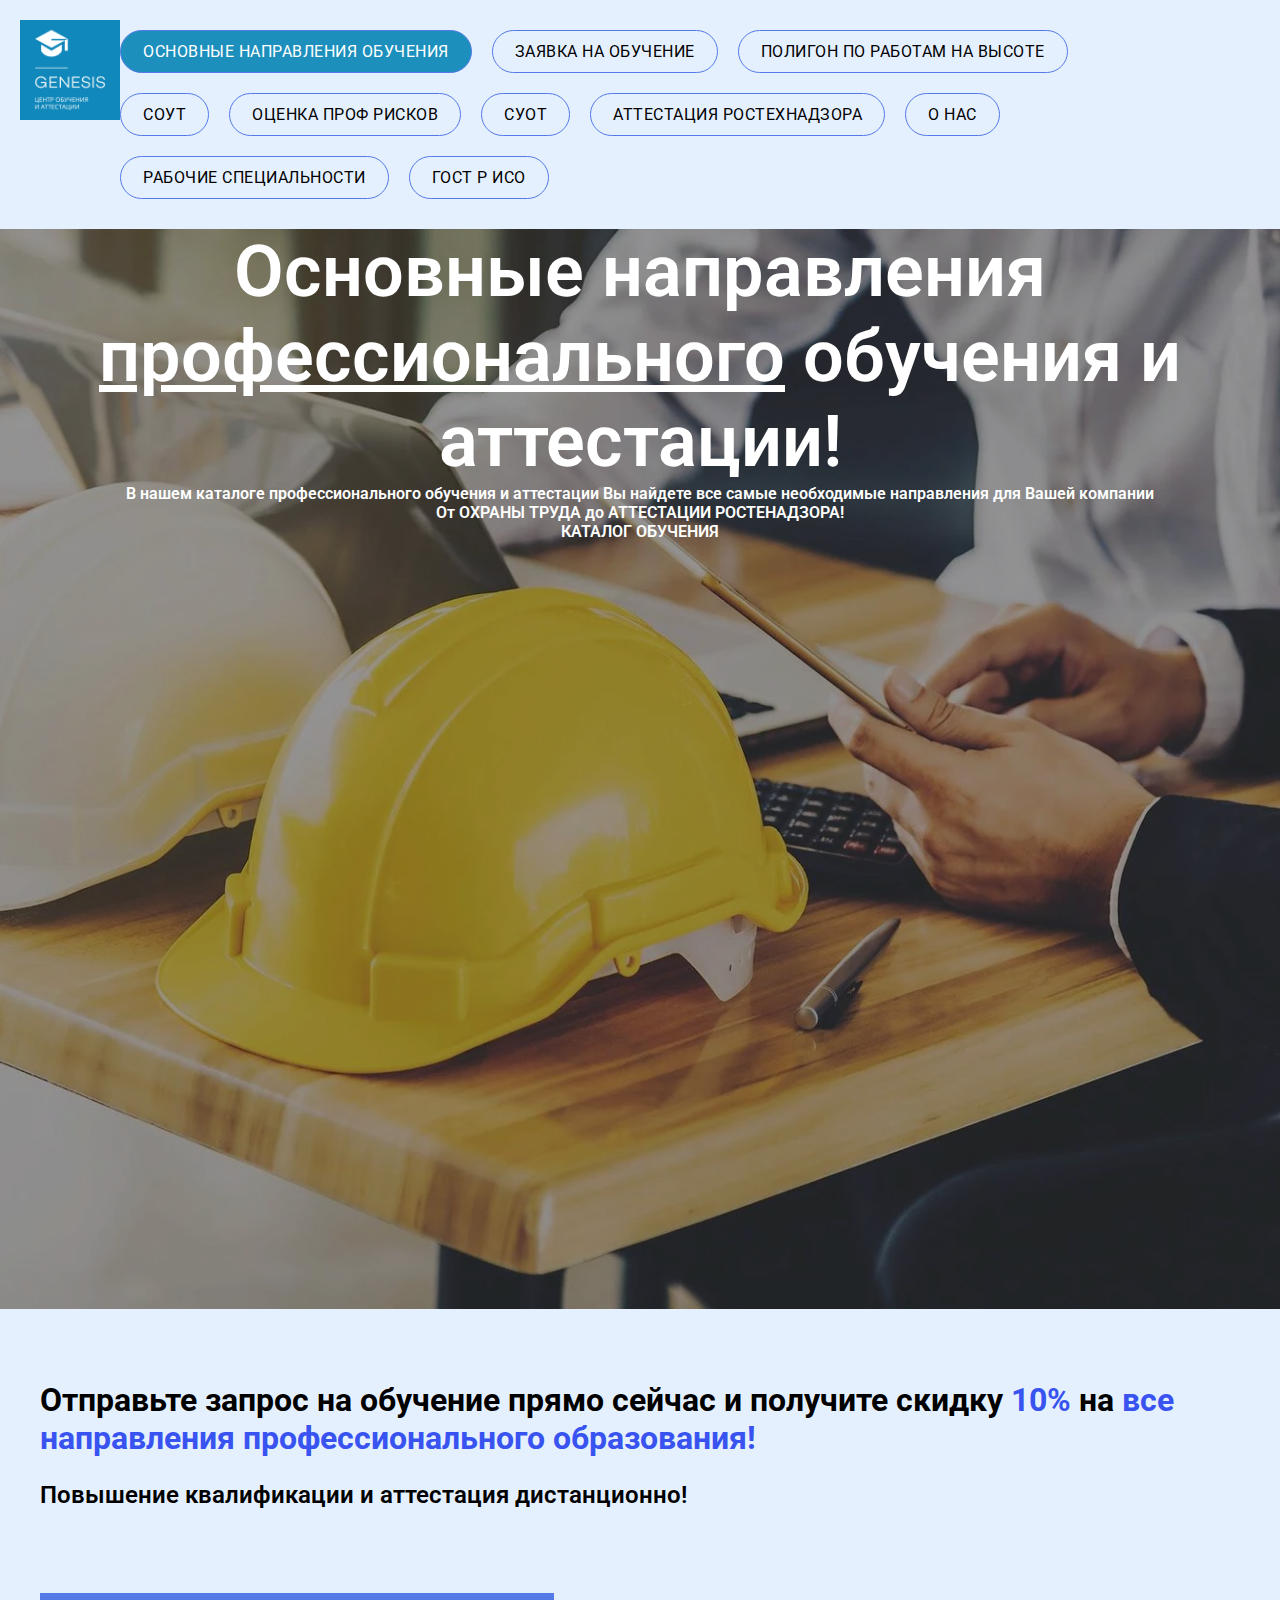
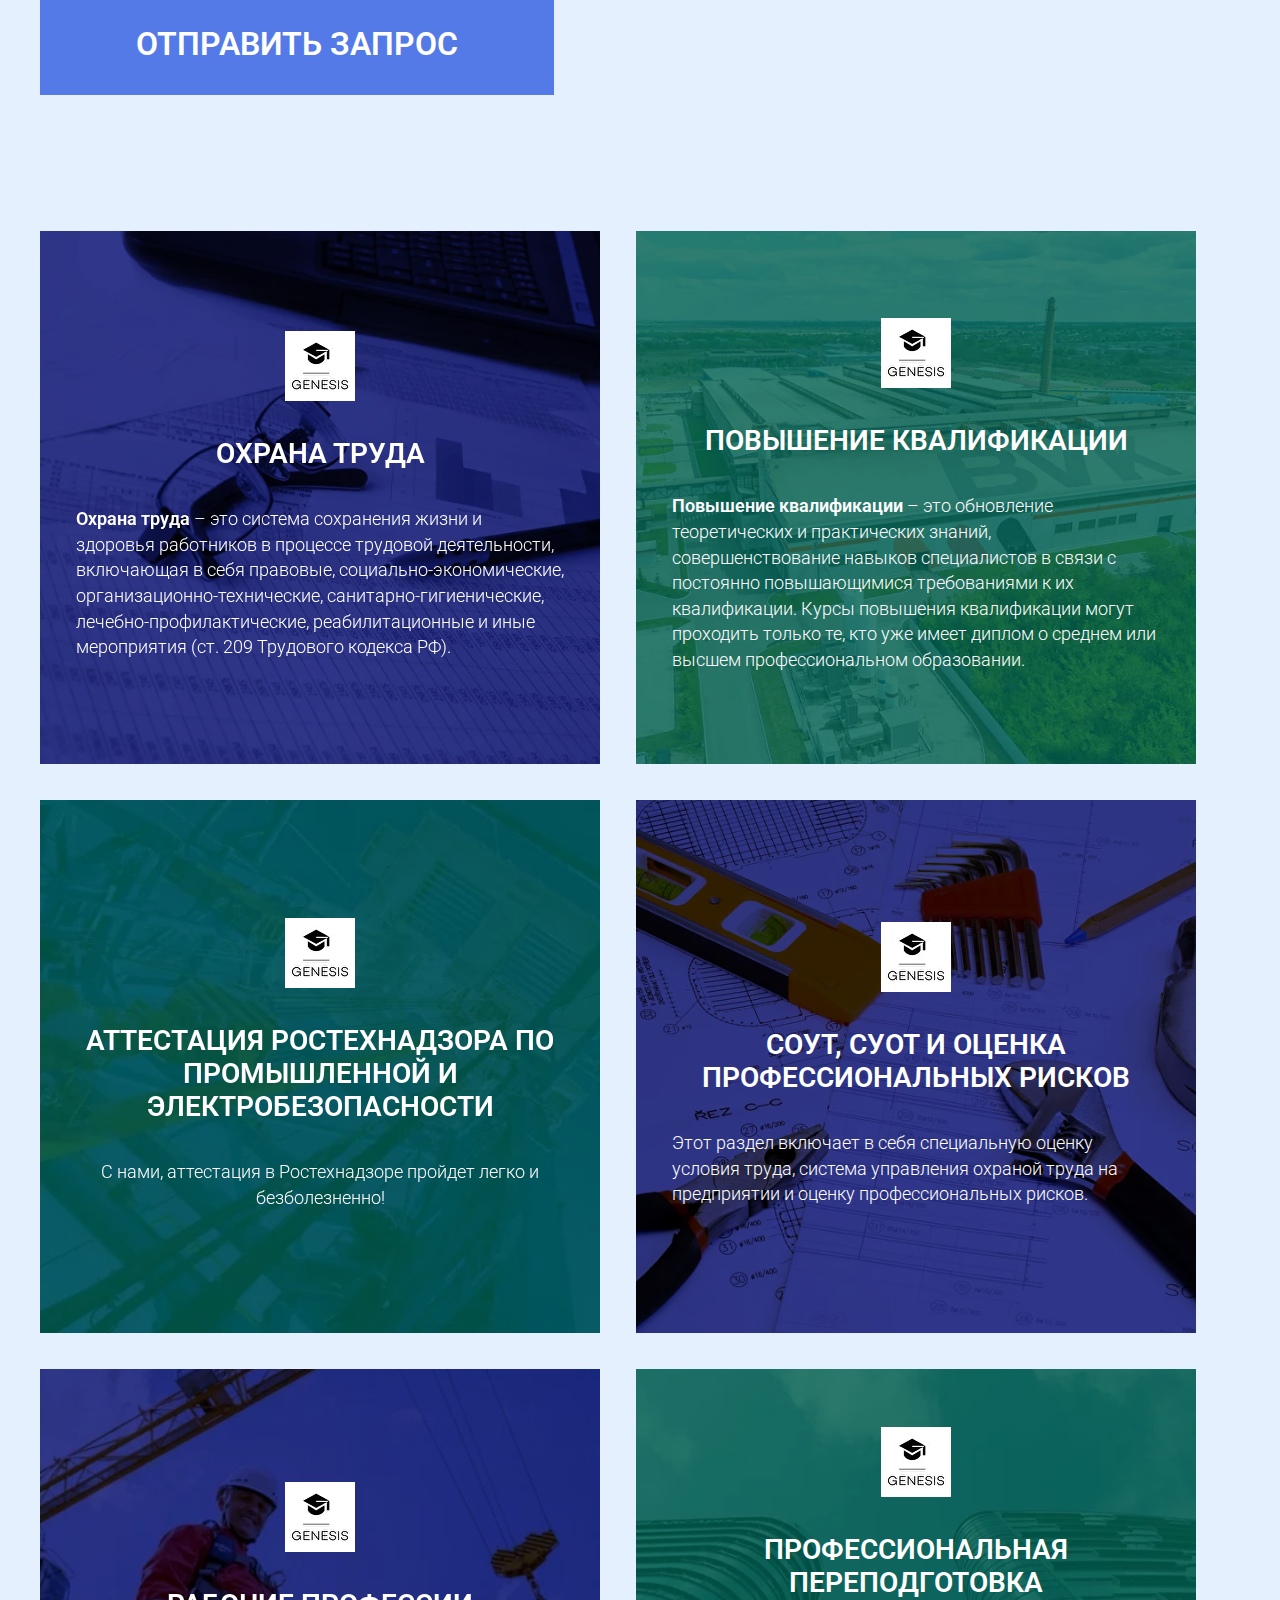
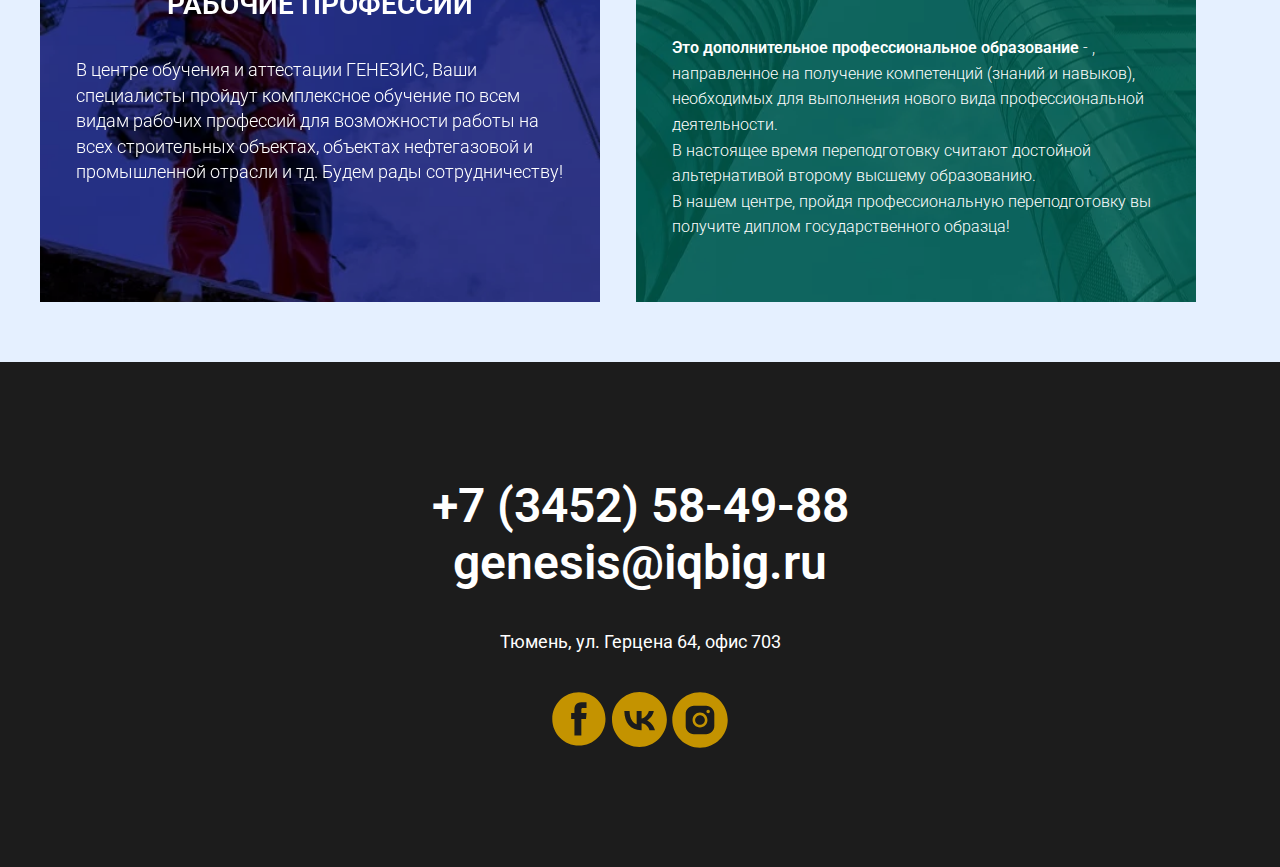
==== katalog.html @ 64c33b2f "pages" ====
<!DOCTYPE html>
<html lang="en">

<head>
    <meta charset="UTF-8">
    <meta http-equiv="X-UA-Compatible" content="IE=edge">
    <meta name="viewport" content="width=device-width, initial-scale=1.0">
    <title>Основные направления профессионального обучения в ГЕНЕЗИС</title>
    <link href="https://fonts.googleapis.com/css2?family=Roboto:wght@300;400;500;700&subset=latin,cyrillic"
        rel="stylesheet">
    <link rel="stylesheet" href="./static/scss/style.css">
</head>

<body>

    <div class="logo fixed">
        <a href="/"><img src="./static/img/index/logo.png" imgfield="img"></a>
    </div>

    <header class="header">
        <div class="nav-items-wrapper">
            <div class="nav-item current"><a href="./katalog.html">Основные направления обучения</a></div>
            <div class="nav-item"><a href="">Заявка на обучение</a></div>
            <div class="nav-item"><a href="./polygon.html">Полигон по работам на высоте</a></div>
            <div class="nav-item"><a href="./sout.html">СОУТ</a></div>
            <div class="nav-item"><a href="./profrisks.html">Оценка проф рисков</a></div>
            <div class="nav-item"><a href="./sout.html">СУОТ</a></div>
            <div class="nav-item"><a href="./certification.html">Аттестация Ростехнадзора</a></div>
            <div class="nav-item"><a href="./contacts.html">О нас</a></div>
            <div class="nav-item"><a href="./doku.html">Рабочие специальности</a></div>
            <div class="nav-item"><a href="./gostriso.html">ГОСТ Р ИСО</a></div>
        </div>
    </header>

    <div class="cover katalog white bold">
        <div class="container">
            <div class="flex-center text-center">
                <div class="font72">
                    Основные направления
                    <u>профессионального</u>
                    обучения и аттестации!
                </div>
                <div>В нашем каталоге профессионального обучения и аттестации Вы найдете все самые необходимые направления для Вашей компании</div>
                <div>От ОХРАНЫ ТРУДА до АТТЕСТАЦИИ РОСТЕНАДЗОРА!</div>
                <a href=""><div class="katalog-btn uppercase">Каталог обучения</div></a>
            </div>
        </div>
    </div>

    <div class="section container">
        <h2 class="font32">Отправьте запрос на обучение прямо сейчас и получите скидку <span class="colored">10%</span>
            на <span class="colored">все направления профессионального образования!</span></h2>
        <p class="bold font24">Повышение квалификации и аттестация дистанционно!</p>
        <a href="">
            <div class="button-huge uppercase font32 bold">Отправить запрос</div>
        </a>
    </div>

    <div class="cards container">
        <div class="animated-card">
            <a href="">
                <div class="bg-img card-img-1"></div>
                <div class="overlay"></div>
                <div class="text-wrapper">
                    <img src="./static/img/index/mini-logo.png" alt="">
                    <div class="text-center bold uppercase font28">Охрана труда</div>
                    <div class="description font18"><span class="bold">Охрана труда</span> – это система сохранения
                        жизни и здоровья работников в процессе трудовой деятельности, включающая в себя правовые,
                        социально-экономические, организационно-технические, санитарно-гигиенические,
                        лечебно-профилактические, реабилитационные и иные мероприятия (ст. 209 Трудового кодекса РФ).
                    </div>
                    <div class="button-wrapper">
                        <div class="button bold uppercase font14">Подробнее</div>
                    </div>
                </div>
            </a>
        </div>
        <div class="animated-card">
            <a href="">
                <div class="bg-img card-img-2"></div>
                <div class="overlay"></div>
                <div class="text-wrapper">
                    <img src="./static/img/index/mini-logo.png" alt="">
                    <div class="text-center bold uppercase font28">Повышение квалификации</div>
                    <div class="description font18"><span class="bold">Повышение квалификации</span> – это обновление
                        теоретических и практических знаний, совершенствование навыков специалистов в связи с постоянно
                        повышающимися требованиями к их квалификации. Курсы повышения квалификации могут проходить
                        только те, кто уже имеет диплом о среднем или высшем профессиональном образовании.
                    </div>
                    <div class="button-wrapper">
                        <div class="button bold uppercase font14">Подробнее</div>
                    </div>
                </div>
            </a>
        </div>
        <div class="animated-card">
            <a href="">
                <div class="bg-img card-img-3"></div>
                <div class="overlay"></div>
                <div class="text-wrapper">
                    <img src="./static/img/index/mini-logo.png" alt="">
                    <div class="text-center bold uppercase font28">Аттестация ростехнадзора по промышленной и
                        электробезопасности</div>
                    <div class="text-center description font18">С нами, аттестация в Ростехнадзоре пройдет легко и
                        безболезненно!
                    </div>
                    <div class="button-wrapper">
                        <div class="button bold uppercase font14">Подробнее</div>
                    </div>
                </div>
            </a>
        </div>
        <div class="animated-card">
            <a href="">
                <div class="bg-img card-img-4"></div>
                <div class="overlay"></div>
                <div class="text-wrapper">
                    <img src="./static/img/index/mini-logo.png" alt="">
                    <div class="text-center bold uppercase font28">СОУТ, СУОТ и оценка профессиональных рисков</div>
                    <div class="description font18">Этот раздел включает в себя специальную оценку условия труда,
                        система управления охраной труда на предприятии и оценку профессиональных рисков.
                    </div>
                    <div class="button-wrapper">
                        <div class="button bold uppercase font14">Подробнее</div>
                    </div>
                </div>
            </a>
        </div>
        <div class="animated-card">
            <a href="">
                <div class="bg-img card-img-5"></div>
                <div class="overlay"></div>
                <div class="text-wrapper">
                    <img src="./static/img/index/mini-logo.png" alt="">
                    <div class="text-center bold uppercase font28">Рабочие профессии</div>
                    <div class="description font18">В центре обучения и аттестации ГЕНЕЗИС, Ваши специалисты пройдут
                        комплексное обучение по всем видам рабочих профессий
                        для возможности работы на всех строительных объектах, объектах нефтегазовой и промышленной
                        отрасли и тд. Будем рады
                        сотрудничеству!
                    </div>
                    <div class="button-wrapper">
                        <div class="button bold uppercase font14">Подробнее</div>
                    </div>
                </div>
            </a>
        </div>
        <div class="animated-card">
            <a href="">
                <div class="bg-img card-img-6"></div>
                <div class="overlay"></div>
                <div class="text-wrapper">
                    <img src="./static/img/index/mini-logo.png" alt="">
                    <div class="text-center bold uppercase font28">Профессиональная переподготовка</div>
                    <div class="description font16"><span class="bold">Это дополнительное профессиональное
                            образование</span> - , направленное на получение компетенций (знаний и навыков), необходимых
                        для выполнения нового вида профессиональной деятельности. <br>
                        В настоящее время переподготовку считают достойной альтернативой второму высшему образованию.
                        <br>
                        В нашем центре, пройдя профессиональную переподготовку вы получите диплом государственного
                        образца!
                    </div>
                    <div class="button-wrapper">
                        <div class="button bold uppercase font14">Подробнее</div>
                    </div>
                </div>
            </a>
        </div>
    </div>

    <footer class="footer">
        <div class="contacts bold font48">
            +7 (3452) 58-49-88 <br>
            genesis@iqbig.ru
        </div>
        <div class="address font18">Тюмень, ул. Герцена 64, офис 703</div>
        <div class="social-links">
            <a href="https://www.facebook.com/iqbig"><img src="./static/img/index/facebook.svg" alt="Facebook"></a>
            <a href="https://vk.com/iqbig"><img src="./static/img/index/vk.svg" alt="VK"></a>
            <a href="https://www.instagram.com/iqbig/"><img src="./static/img/index/instagram.svg" alt="Instagram"></a>
        </div>
    </footer>
</body>

</html>
---- static/scss/style.css ----
* {
  box-sizing: border-box;
}

body {
  font-family: "Roboto", Arial, sans-serif;
  margin: 0;
  background-color: #e5f0ff;
}

a {
  text-decoration: none;
  color: inherit;
}
a:link, a:visited, a:hover, a:active {
  color: inherit;
}

h1,
h2,
h3,
h4,
h5,
ul {
  margin: 0;
}

ul {
  padding-left: 20px;
}

.fixed {
  position: fixed;
}
.fixed.logo, .fixed:has(img) {
  top: 20px;
  left: 20px;
}

.white {
  color: white;
}

.colored {
  color: #3853f0;
}

.bold {
  font-weight: 600;
}

.uppercase {
  text-transform: uppercase;
}

.text-center {
  text-align: center;
}

.container {
  max-width: 1200px;
  margin: 0 auto;
}

.section {
  margin-top: 72px;
  margin-bottom: 72px;
}

.border {
  border: 1px solid black;
}

.font14 {
  font-size: 14px;
}

.font16 {
  font-size: 16px;
}

.font18 {
  font-size: 18px;
}

.font20 {
  font-size: 20px;
}

.font24 {
  font-size: 24px;
}

.font28 {
  font-size: 28px;
}

.font32 {
  font-size: 32px;
}

.font42 {
  font-size: 42px;
}

.font48 {
  font-size: 48px;
}

.font72 {
  font-size: 72px;
}

.description {
  line-height: 1.6rem;
  font-weight: 300;
}

.logo img {
  width: 100px;
  height: 100px;
  z-index: 10;
}

.header {
  padding: 20px 0;
}

.nav-items-wrapper {
  max-width: 1060px;
  margin: 0 auto;
  display: flex;
  flex-wrap: wrap;
}
.nav-items-wrapper .nav-item {
  margin: 10px;
  border: 1px solid #537ae6;
  border-radius: 30px;
  text-transform: uppercase;
  letter-spacing: 0.5px;
  font-size: 16px;
  transition-duration: 0.2s;
}
.nav-items-wrapper .nav-item a {
  display: block;
  padding: 11px 22px;
  overflow: hidden;
}
.nav-items-wrapper .nav-item:hover, .nav-items-wrapper .nav-item.current {
  background-color: #1d8fbd;
  color: #ffffff;
}

.cover {
  height: 1080px;
  background-repeat: no-repeat;
  background-position: center center;
  background-size: cover;
  position: relative;
  z-index: -1;
}
.cover:before {
  content: "";
  position: absolute;
  width: 100%;
  height: 100%;
}
.cover::before {
  background-color: rgba(0, 0, 0, 0.4);
  z-index: inherit;
}
.cover.index {
  background-image: url("../img/index/hero.jpg");
}
.cover.katalog {
  background-image: url("../img/katalog/hero.jpg");
}
.cover .wrapper {
  padding-top: 36px;
  max-width: 520px;
}
.cover .wrapper h2,
.cover .wrapper div {
  padding: 10px 16px;
}
.cover ul {
  padding: 10px 16px;
}
.cover h2 {
  font-size: 20px;
  margin-bottom: 0.4rem;
}

.blue-box {
  background-color: rgba(3, 167, 233, 0.8);
  font-size: 36px;
  font-weight: 700;
  margin-bottom: 1rem;
}
.blue-box p {
  margin: 0;
}
.blue-box span {
  color: #eda6ba;
  text-decoration: underline;
  font-size: 28px;
}

.white-box {
  display: inline-block;
  font-size: 16px;
  line-height: 1.6rem;
  font-weight: 700;
  background-color: rgba(255, 255, 255, 0.8);
}

.directions-list {
  font-size: 18px;
  line-height: 40px;
  margin: 20px 0;
}

.cards {
  display: flex;
  flex-wrap: wrap;
  gap: 36px;
}

.animated-card {
  position: relative;
  color: white;
  height: 533px;
  width: 560px;
  overflow: hidden;
}
.animated-card .bg-img {
  position: absolute;
  top: 0;
  right: 0;
  bottom: 0;
  left: 0;
  background-position: center center;
  background-repeat: no-repeat;
  background-size: cover;
  transition-duration: 250ms;
  transform: scale(1);
  z-index: -1;
}
.animated-card .overlay {
  position: absolute;
  top: 0;
  right: 0;
  bottom: 0;
  left: 0;
  height: 100%;
  background-color: rgba(0, 0, 0, 0.4);
  transition-duration: 250ms;
}
.animated-card .text-wrapper {
  box-sizing: border-box;
  display: flex;
  flex-direction: column;
  justify-content: center;
  align-items: center;
  gap: 36px;
  height: 100%;
  padding: 36px;
  transform: translate(0, 40px);
  transition-duration: 250ms;
}
.animated-card .button-wrapper {
  opacity: 0;
  transform: translate(0, -80px);
  transition-property: transform, opacity;
  transition-duration: 250ms;
}
.animated-card .button {
  box-sizing: border-box;
  color: black;
  background-color: #c7c7c7;
  border-radius: 30px;
  padding: 1rem 2rem;
}

.animated-card:hover .overlay {
  opacity: 0.8;
}
.animated-card:hover .bg-img {
  transform: scale(1.05);
}
.animated-card:hover .text-wrapper {
  transform: translate(0, 0);
}
.animated-card:hover .button-wrapper {
  height: auto;
  opacity: 1;
  transform: translate(0, 0);
}

.card-img-1 {
  background-image: url("../img/index/card-bg-1.png");
}

.card-img-2 {
  background-image: url("../img/index/card-bg-2.png");
}

.card-img-3 {
  background-image: url("../img/index/card-bg-3.png");
}

.card-img-4 {
  background-image: url("../img/index/card-bg-4.png");
}

.card-img-5 {
  background-image: url("../img/index/card-bg-5.png");
}

.card-img-6 {
  background-image: url("../img/index/card-bg-6.png");
}

.button-huge {
  position: relative;
  display: inline-block;
  color: #fff;
  background-color: #537ae6;
  overflow: hidden;
  padding: 1em 3em;
  margin: 60px 0;
  transition-duration: 250ms;
}
.button-huge:before {
  content: "";
  position: absolute;
  width: 100%;
  height: 100%;
}
.button-huge:before {
  background: linear-gradient(90deg, rgba(255, 255, 255, 0.1019607843), rgba(255, 255, 255, 0.4));
  top: 0;
  left: -100px;
  width: 45px;
  height: 100%;
  transform: skewX(-45deg);
  -webkit-animation-name: flash;
          animation-name: flash;
  -webkit-animation-duration: 5000ms;
          animation-duration: 5000ms;
  -webkit-animation-iteration-count: infinite;
          animation-iteration-count: infinite;
}
.button-huge:hover {
  background-color: #12b360;
}

@-webkit-keyframes flash {
  50% {
    left: 1000px;
  }
  100% {
    left: 1000px;
  }
}

@keyframes flash {
  50% {
    left: 1000px;
  }
  100% {
    left: 1000px;
  }
}
.slides {
  box-sizing: border-box;
  position: relative;
  height: 700px;
  color: white;
}
.slides .overlay {
  position: absolute;
  top: 0;
  right: 0;
  bottom: 0;
  left: 0;
  height: 100%;
  background-color: rgba(0, 0, 0, 0.4);
  z-index: -1;
}
.slides .slide {
  position: absolute;
  top: 0;
  bottom: 0;
  width: 100%;
}
.slides .slide .slide__image {
  position: absolute;
  width: 100%;
  height: 100%;
  -o-object-fit: cover;
     object-fit: cover;
  z-index: -1;
}
.slides .slide .slide__text-wrapper {
  display: flex;
  flex-direction: column;
  justify-content: center;
  align-items: center;
  height: 100%;
  max-width: 760px;
  margin: 0 auto;
  text-align: center;
}
.slides .arrow {
  position: absolute;
  top: 50%;
  transform: translateY(-50%);
  background-color: white;
  border: 0;
  border-radius: 30px;
  width: 30px;
  height: 30px;
  cursor: pointer;
}
.slides .arrow svg {
  width: 7px;
  position: relative;
}
.slides .arrow--left {
  left: 20px;
}
.slides .arrow--left svg {
  transform: rotate(180deg);
  left: 5px;
}
.slides .arrow--right {
  right: 20px;
}
.slides .arrow--right svg {
  right: -6px;
}
.slides .bullet-wrapper {
  position: absolute;
  bottom: 15px;
  left: 50%;
  transform: translateX(-50%);
  padding: 15px;
  display: flex;
  justify-content: center;
}
.slides .bullet-wrapper .bullet {
  width: 20px;
  height: 20px;
  border: 4px solid white;
  border-radius: 15px;
  background-color: transparent;
  margin: 0 10px;
  cursor: pointer;
}
.slides .bullet-wrapper .current {
  background-color: white;
}

.carousel {
  display: flex;
  justify-content: space-between;
  padding: 0 40px;
}
.carousel .carousel__card {
  width: 260px;
  background-color: white;
}
.carousel .carousel__card img {
  width: 100%;
  height: 260px;
  -o-object-fit: cover;
     object-fit: cover;
}
.carousel .carousel__card .card__text-wrapper {
  padding: 20px;
}
.carousel .carousel__card .card__button {
  display: inline-block;
  color: white;
  background-color: black;
  border-radius: 5px;
  padding: 15px 30px;
  margin: 20px;
}

.about-hero {
  display: flex;
  justify-content: space-between;
  gap: 80px;
  margin: 0 auto;
}
.about-hero .about {
  margin-bottom: 24px;
}
.about-hero img {
  height: 540px;
  width: 560px;
  -o-object-fit: cover;
     object-fit: cover;
}
.about-hero div, .about-hero img {
  margin: 0 20px;
}

.footer {
  padding-top: 75px;
  padding-bottom: 75px;
  margin-top: 60px;
  background-color: #1c1c1c;
  color: white;
  text-align: center;
}
.footer .social-links img {
  height: 56px;
}
.footer div {
  margin: 40px auto;
}/*# sourceMappingURL=style.css.map */
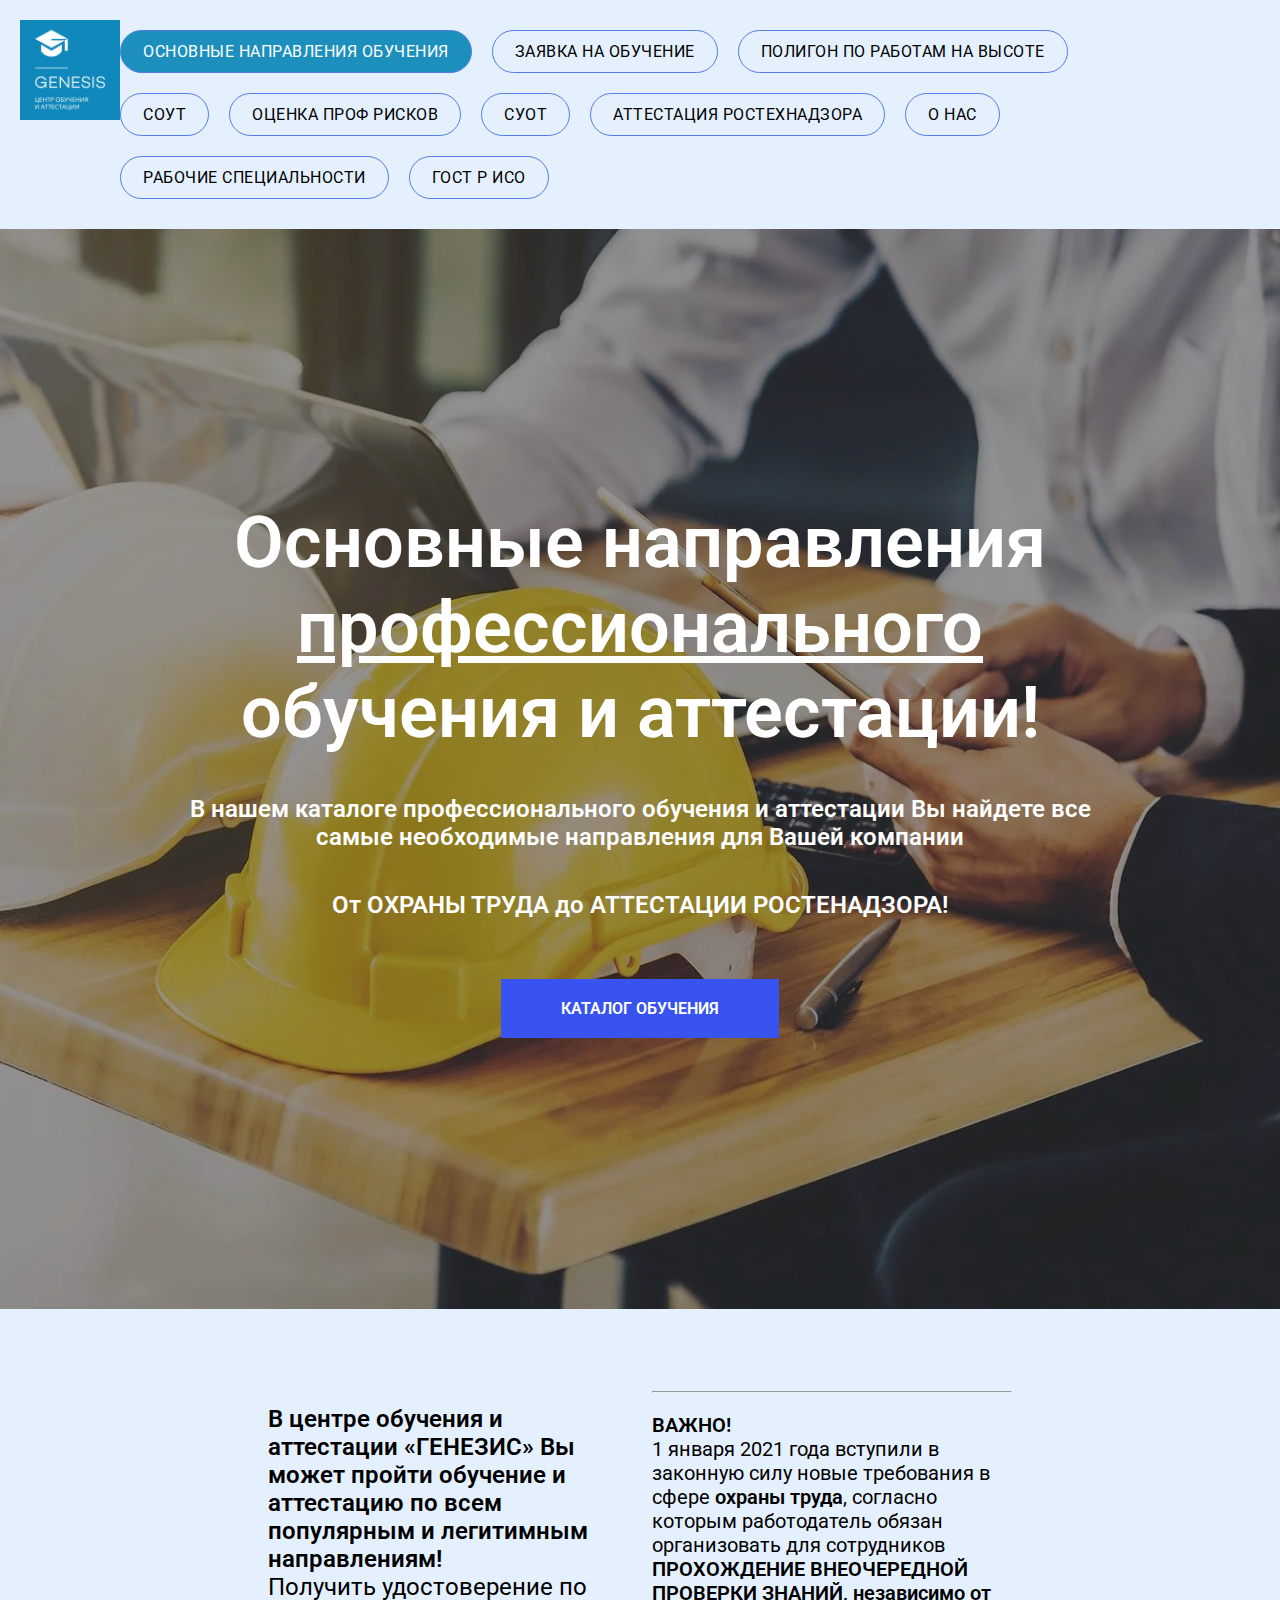
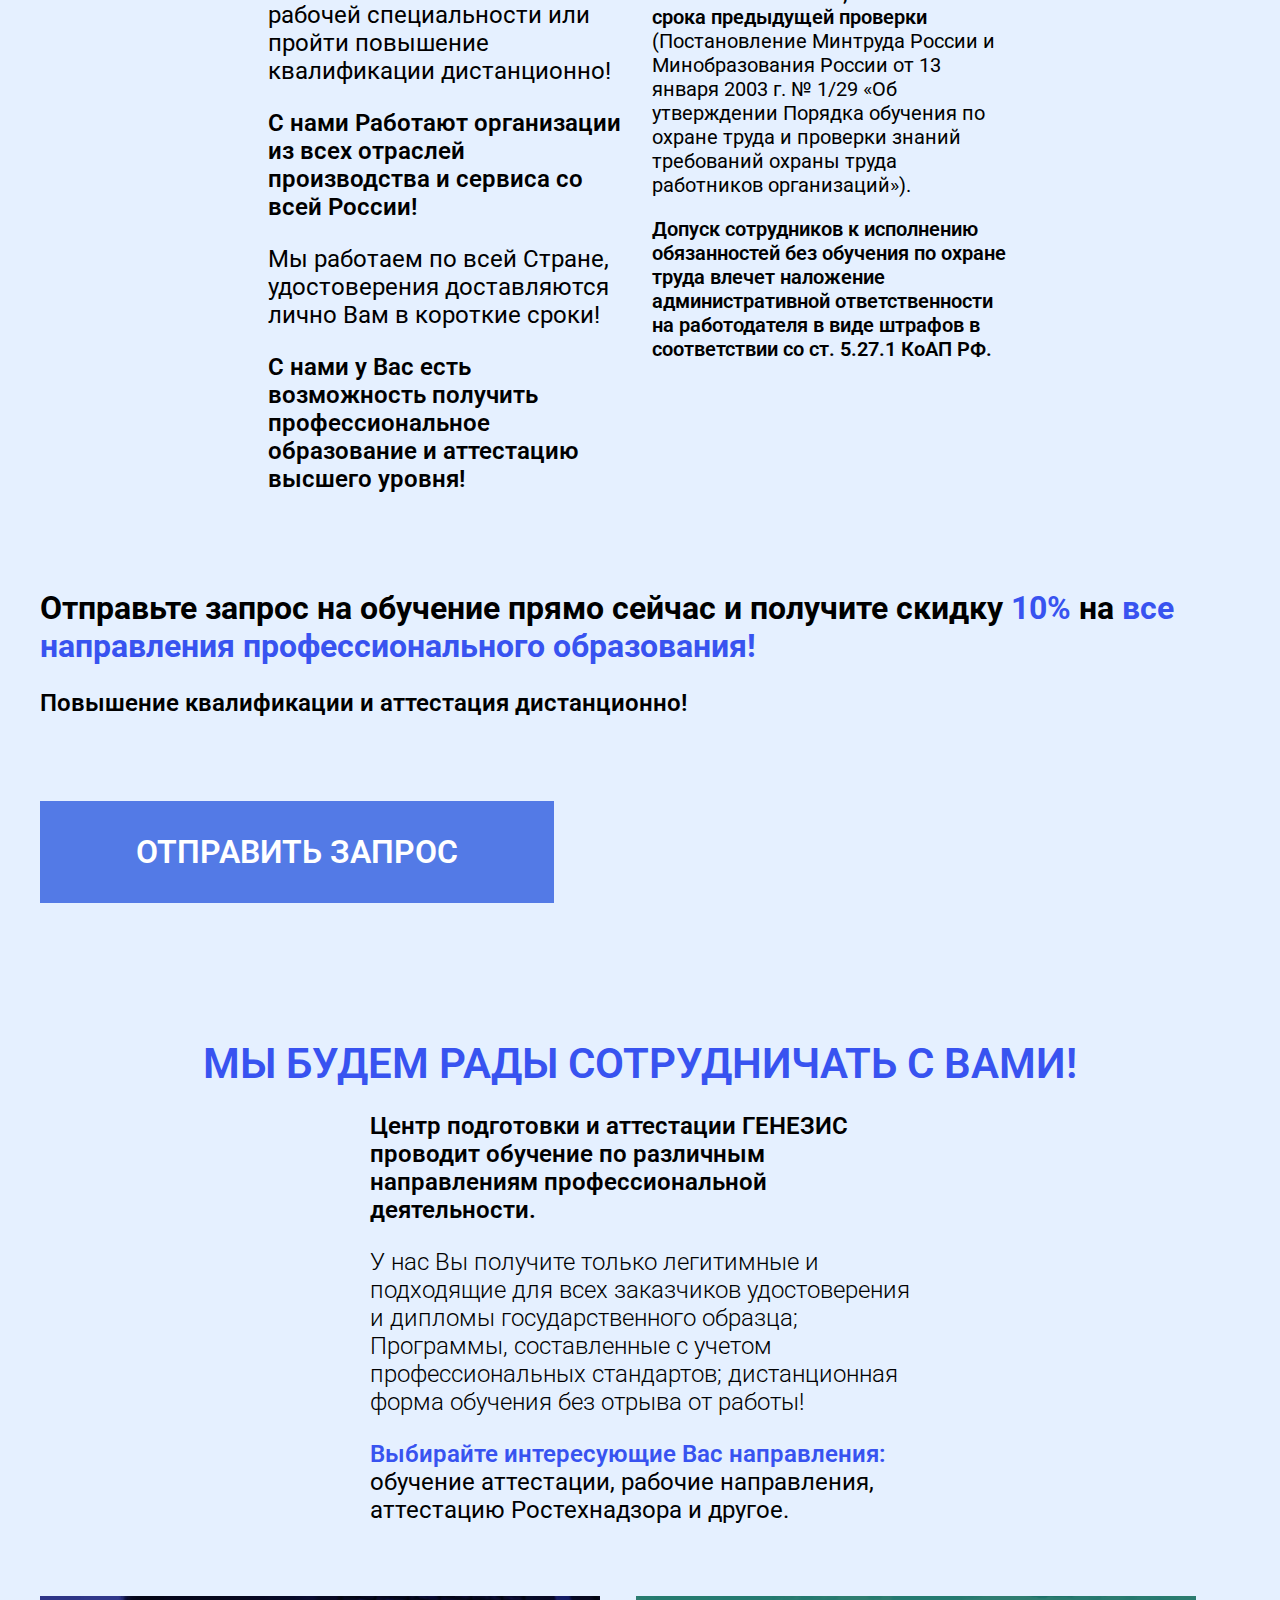
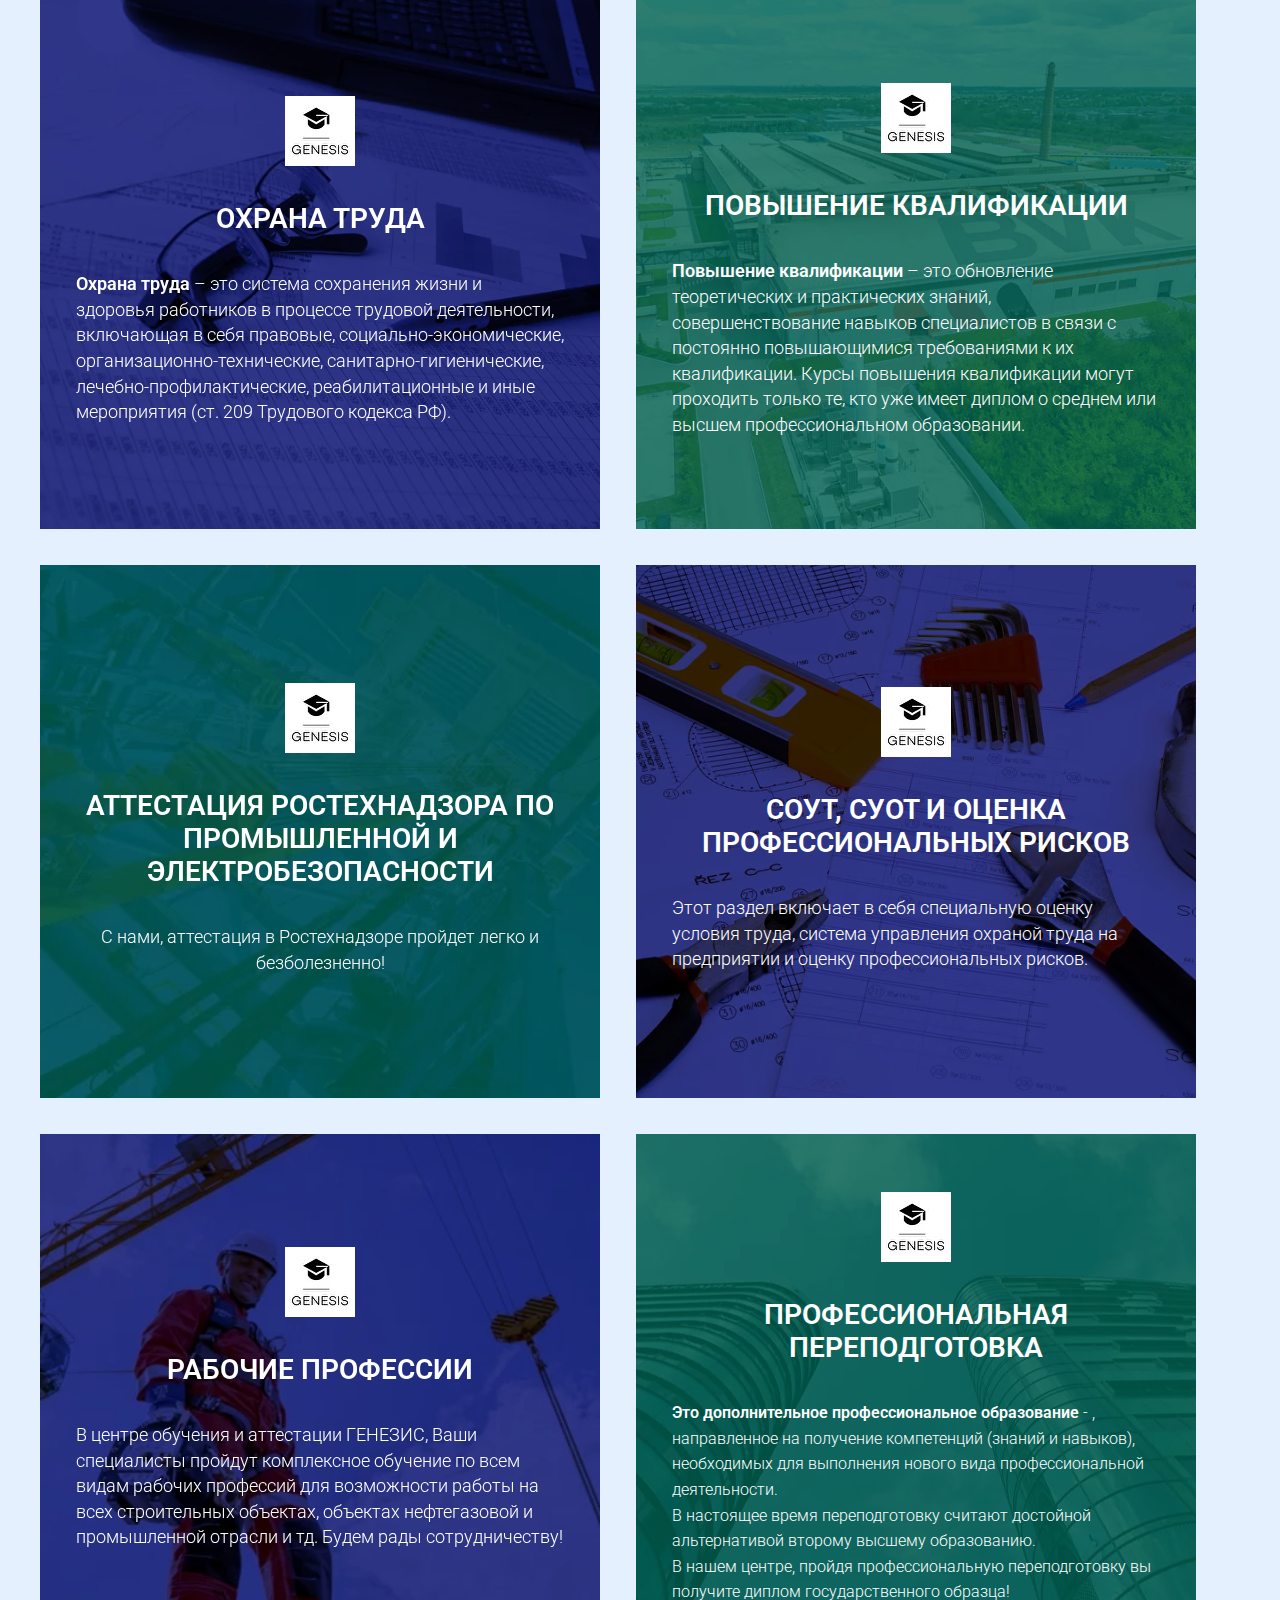
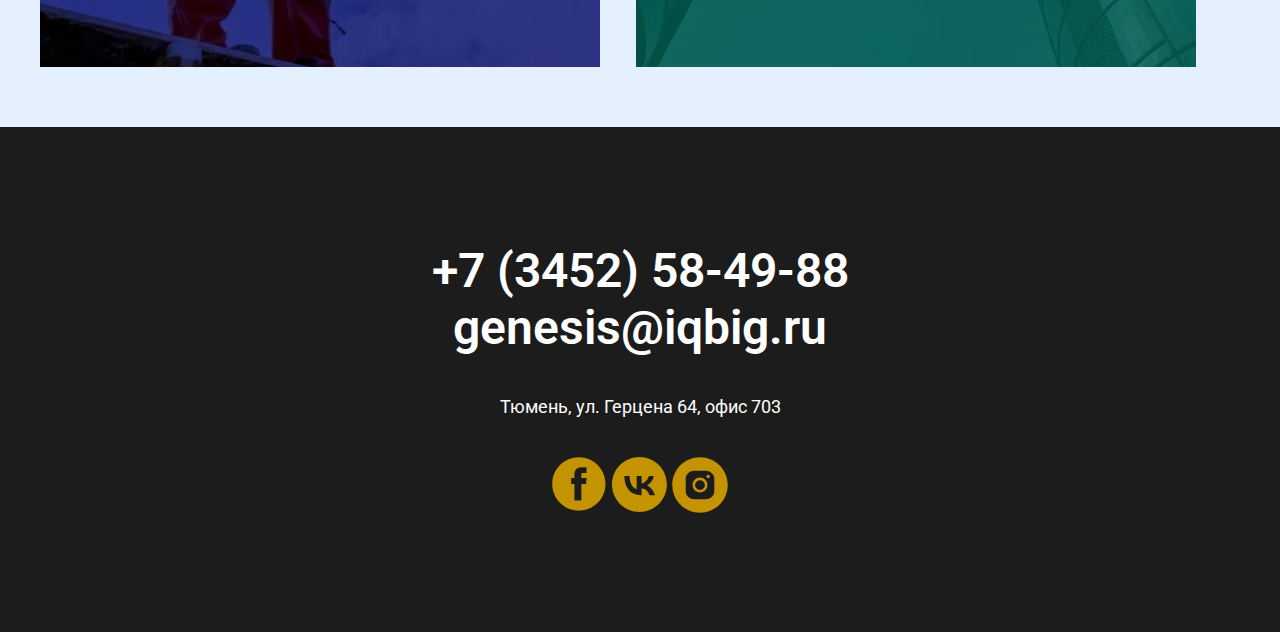
==== commit dc77e46a: "katalog update" ====
--- a/katalog.html
+++ b/katalog.html
@@ -33,17 +33,32 @@
     </header>
 
     <div class="cover katalog white bold">
-        <div class="container">
-            <div class="flex-center text-center">
-                <div class="font72">
-                    Основные направления
-                    <u>профессионального</u>
-                    обучения и аттестации!
-                </div>
-                <div>В нашем каталоге профессионального обучения и аттестации Вы найдете все самые необходимые направления для Вашей компании</div>
-                <div>От ОХРАНЫ ТРУДА до АТТЕСТАЦИИ РОСТЕНАДЗОРА!</div>
-                <a href=""><div class="katalog-btn uppercase">Каталог обучения</div></a>
+        <div class="container flex center column text-center">
+            <div class="font72">
+                Основные направления
+                <u>профессионального</u>
+                обучения и аттестации!
             </div>
+            <div class="font24">В нашем каталоге профессионального обучения и аттестации Вы найдете все самые необходимые направления для Вашей компании</div>
+            <div class="font24">От ОХРАНЫ ТРУДА до АТТЕСТАЦИИ РОСТЕНАДЗОРА!</div>
+            <a href=""><div class="katalog-btn uppercase">Каталог обучения</div></a>
+        </div>
+    </div>
+
+    <div class="section container flex justify-center gap15 wrap">
+        <div class="maxw-360 font24">
+            <p><span class="bold">В центре обучения и аттестации «ГЕНЕЗИС» Вы может пройти обучение и аттестацию по всем популярным и легитимным направлениям!</span><br>
+            Получить удостоверение по рабочей специальности или пройти повышение квалификации дистанционно!</p>
+            <p class="bold">С нами Работают организации из всех отраслей производства и сервиса со всей России!</p>
+            <p>Мы работаем по всей Стране, удостоверения доставляются лично Вам в короткие сроки!</p>
+            <p class="bold">С нами у Вас есть возможность получить профессиональное образование и аттестацию высшего уровня!</p>
+        </div>
+
+        <div class="maxw-360 font20">
+            <hr>
+            <p><span class="bold">ВАЖНО!</span> <br>
+            1 января 2021 года вступили в законную силу новые требования в сфере <span class="bold">охраны труда</span>, согласно которым работодатель обязан организовать для сотрудников <span class="bold"><span class="uppercase">прохождение внеочередной проверки знаний</span>, независимо от срока предыдущей проверки</span> (Постановление Минтруда России и Минобразования России от 13 января 2003 г. № 1/29 «Об утверждении Порядка обучения по охране труда и проверки знаний требований охраны труда работников организаций»).</p>
+            <p class="bold">Допуск сотрудников к исполнению обязанностей без обучения по охране труда влечет наложение административной ответственности на работодателя в виде штрафов в соответствии со ст. 5.27.1 КоАП РФ.</p>
         </div>
     </div>
 
@@ -54,6 +69,17 @@
         <a href="">
             <div class="button-huge uppercase font32 bold">Отправить запрос</div>
         </a>
+    </div>
+
+    <div class="section container mx-auto">
+        <h1 class="uppercase colored bold font42 text-center">Мы будем рады сотрудничать с Вами!</h1>
+        <div class="maxw-540 mx-auto font24">
+            <p class="bold">Центр подготовки и аттестации ГЕНЕЗИС проводит обучение по различным направлениям профессиональной деятельности.</p>
+
+            <p class="light">У нас Вы получите только легитимные и подходящие для всех заказчиков удостоверения и дипломы государственного образца; Программы, составленные с учетом профессиональных стандартов; дистанционная форма обучения без отрыва от работы!</p>
+
+            <p><span class="colored bold">Выбирайте интересующие Вас направления:</span> обучение аттестации, рабочие направления, аттестацию Ростехнадзора и другое.</p>
+        </div>
     </div>
 
     <div class="cards container">
--- a/static/scss/style.css
+++ b/static/scss/style.css
@@ -29,86 +29,142 @@
   padding-left: 20px;
 }
 
+.white {
+  color: white;
+}
+
+.colored {
+  color: #3853f0;
+}
+
+.bold {
+  font-weight: 600;
+}
+
+.light {
+  font-weight: 300;
+}
+
+.uppercase {
+  text-transform: uppercase;
+}
+
+.text-center {
+  text-align: center;
+}
+
+.flex {
+  display: flex;
+}
+.flex.center {
+  justify-content: center;
+  align-items: center;
+}
+.flex.justify-center {
+  justify-content: center;
+}
+.flex.align-center {
+  align-items: center;
+}
+.flex.column {
+  flex-direction: column;
+  height: 100%;
+}
+.flex.gap1 {
+  gap: 1em;
+}
+.flex.gap15 {
+  gap: 1.5em;
+}
+.flex.wrap {
+  flex-wrap: wrap;
+}
+
+.maxw-360 {
+  max-width: 360px;
+}
+
+.maxw-420 {
+  max-width: 420px;
+}
+
+.maxw-540 {
+  max-width: 540px;
+}
+
+.w100 {
+  width: 100%;
+}
+
+.h100 {
+  height: 100%;
+}
+
+.mx-auto {
+  margin-left: auto;
+  margin-right: auto;
+}
+
+.container {
+  max-width: 1200px;
+  margin: 0 auto;
+}
+
+.section {
+  margin-top: 72px;
+  margin-bottom: 72px;
+}
+
+.border {
+  border: 1px solid black;
+}
+
+.font14 {
+  font-size: 14px;
+}
+
+.font16 {
+  font-size: 16px;
+}
+
+.font18 {
+  font-size: 18px;
+}
+
+.font20 {
+  font-size: 20px;
+}
+
+.font24 {
+  font-size: 24px;
+}
+
+.font28 {
+  font-size: 28px;
+}
+
+.font32 {
+  font-size: 32px;
+}
+
+.font42 {
+  font-size: 42px;
+}
+
+.font48 {
+  font-size: 48px;
+}
+
+.font72 {
+  font-size: 72px;
+}
+
 .fixed {
   position: fixed;
 }
 .fixed.logo, .fixed:has(img) {
   top: 20px;
   left: 20px;
-}
-
-.white {
-  color: white;
-}
-
-.colored {
-  color: #3853f0;
-}
-
-.bold {
-  font-weight: 600;
-}
-
-.uppercase {
-  text-transform: uppercase;
-}
-
-.text-center {
-  text-align: center;
-}
-
-.container {
-  max-width: 1200px;
-  margin: 0 auto;
-}
-
-.section {
-  margin-top: 72px;
-  margin-bottom: 72px;
-}
-
-.border {
-  border: 1px solid black;
-}
-
-.font14 {
-  font-size: 14px;
-}
-
-.font16 {
-  font-size: 16px;
-}
-
-.font18 {
-  font-size: 18px;
-}
-
-.font20 {
-  font-size: 20px;
-}
-
-.font24 {
-  font-size: 24px;
-}
-
-.font28 {
-  font-size: 28px;
-}
-
-.font32 {
-  font-size: 32px;
-}
-
-.font42 {
-  font-size: 42px;
-}
-
-.font48 {
-  font-size: 48px;
-}
-
-.font72 {
-  font-size: 72px;
 }
 
 .description {
@@ -174,6 +230,10 @@
 }
 .cover.katalog {
   background-image: url("../img/katalog/hero.jpg");
+}
+.cover.katalog .container {
+  padding: 120px;
+  gap: 40px;
 }
 .cover .wrapper {
   padding-top: 36px;
@@ -504,10 +564,60 @@
   -o-object-fit: cover;
      object-fit: cover;
 }
-.about-hero div, .about-hero img {
+.about-hero div,
+.about-hero img {
   margin: 0 20px;
 }
 
+.katalog-btn {
+  position: relative;
+  overflow: hidden;
+  background-color: #3853f0;
+  padding: 20px 60px;
+  margin-top: 20px;
+}
+.katalog-btn::after {
+  content: "";
+  position: absolute;
+  height: 350%;
+  width: 200%;
+  top: 0;
+  left: -130%;
+  background: rgba(255, 255, 255, 0.8);
+  border-radius: 100%;
+  transform: scale(0);
+  z-index: 20;
+  -webkit-animation-name: ripple;
+          animation-name: ripple;
+  -webkit-animation-duration: 6000ms;
+          animation-duration: 6000ms;
+  -webkit-animation-timing-function: linear;
+          animation-timing-function: linear;
+  -webkit-animation-iteration-count: infinite;
+          animation-iteration-count: infinite;
+}
+
+@-webkit-keyframes ripple {
+  20% {
+    opacity: 0;
+    transform: scale(2.5);
+  }
+  100% {
+    opacity: 0;
+    transform: scale(2.5);
+  }
+}
+
+@keyframes ripple {
+  20% {
+    opacity: 0;
+    transform: scale(2.5);
+  }
+  100% {
+    opacity: 0;
+    transform: scale(2.5);
+  }
+}
 .footer {
   padding-top: 75px;
   padding-bottom: 75px;
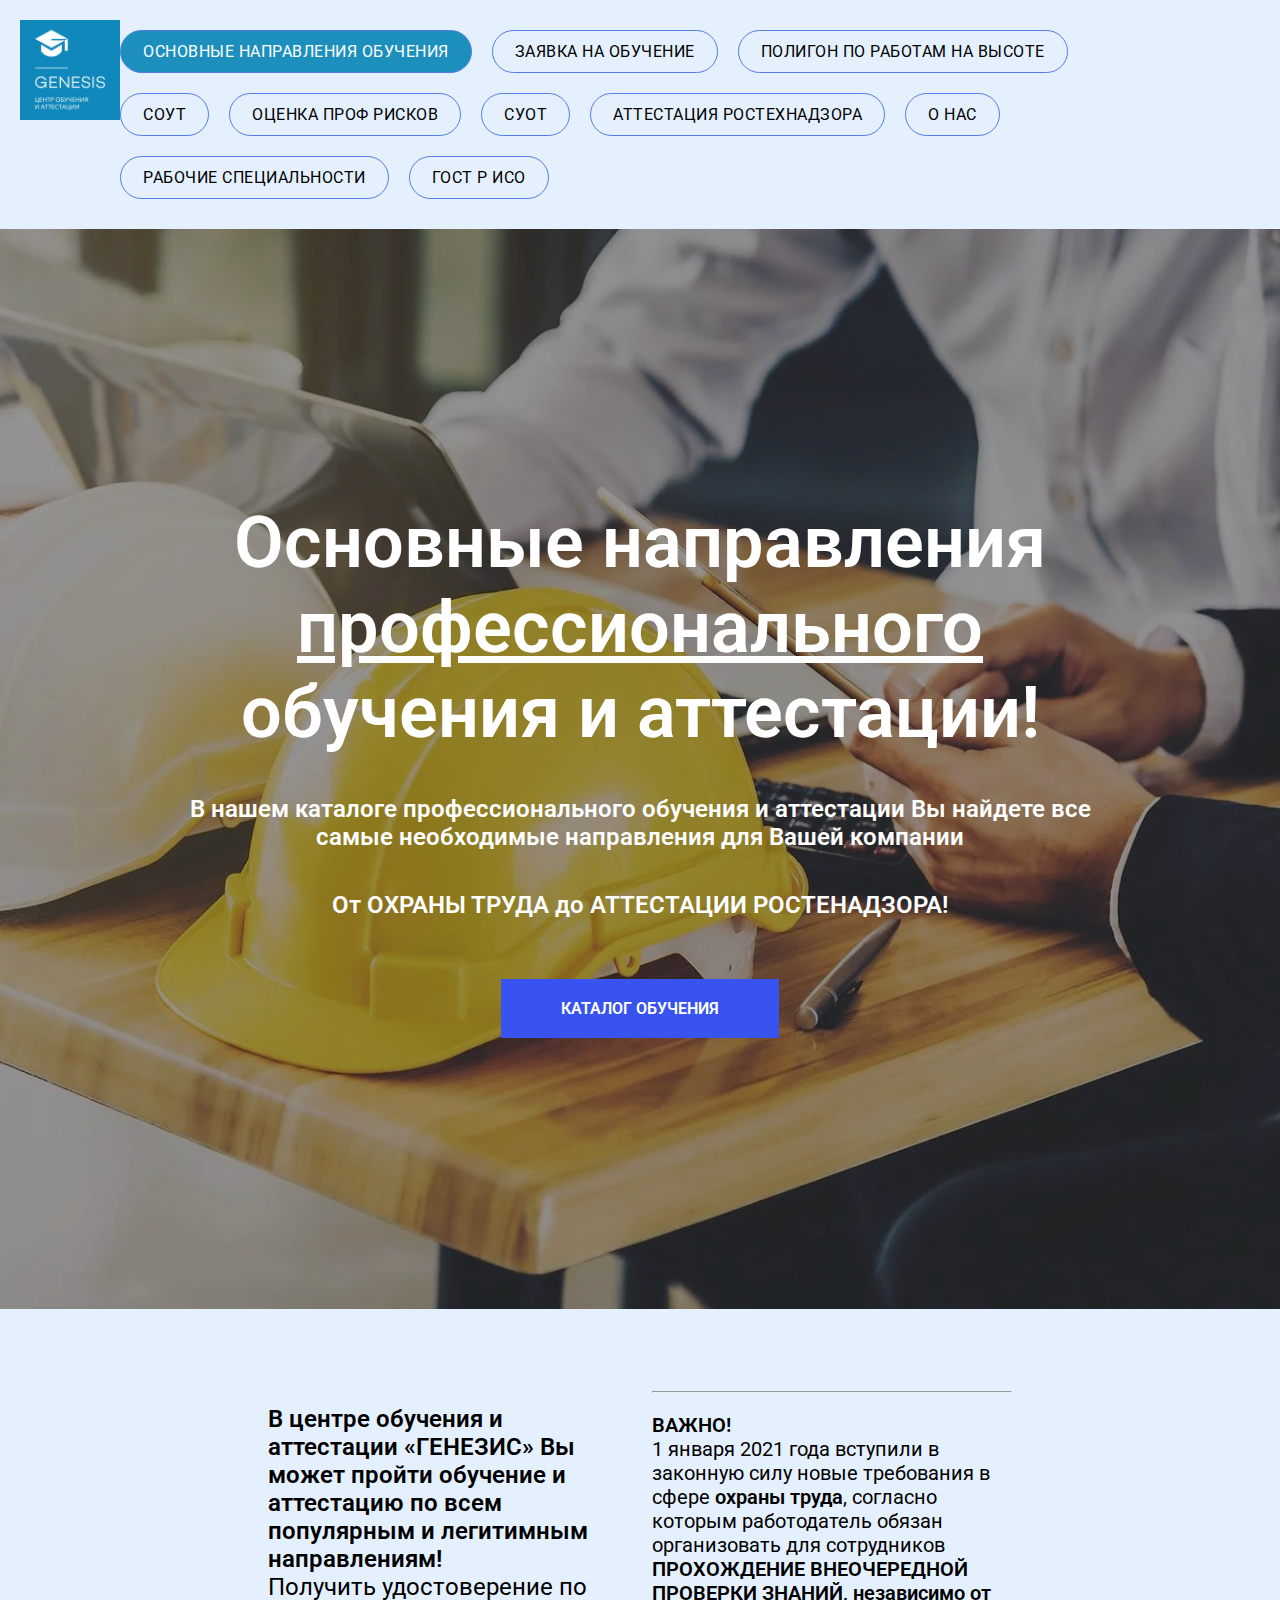
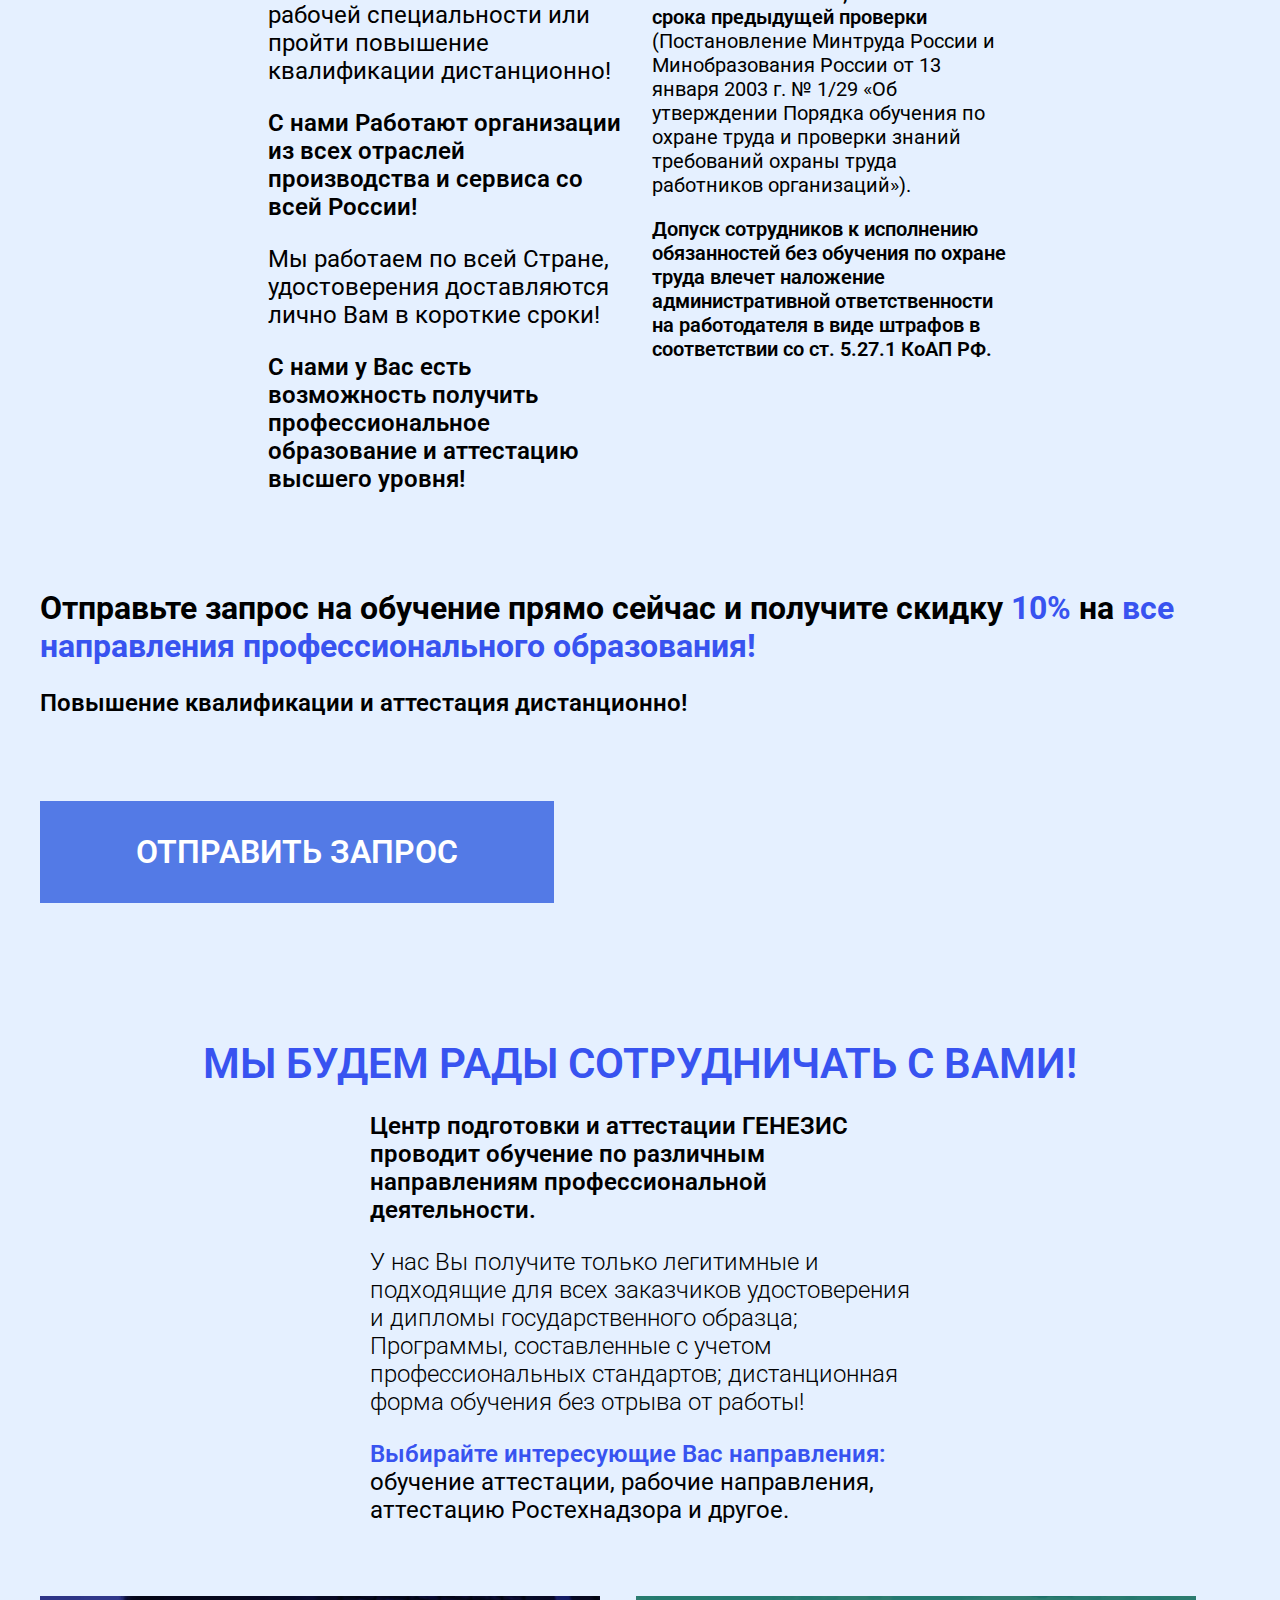
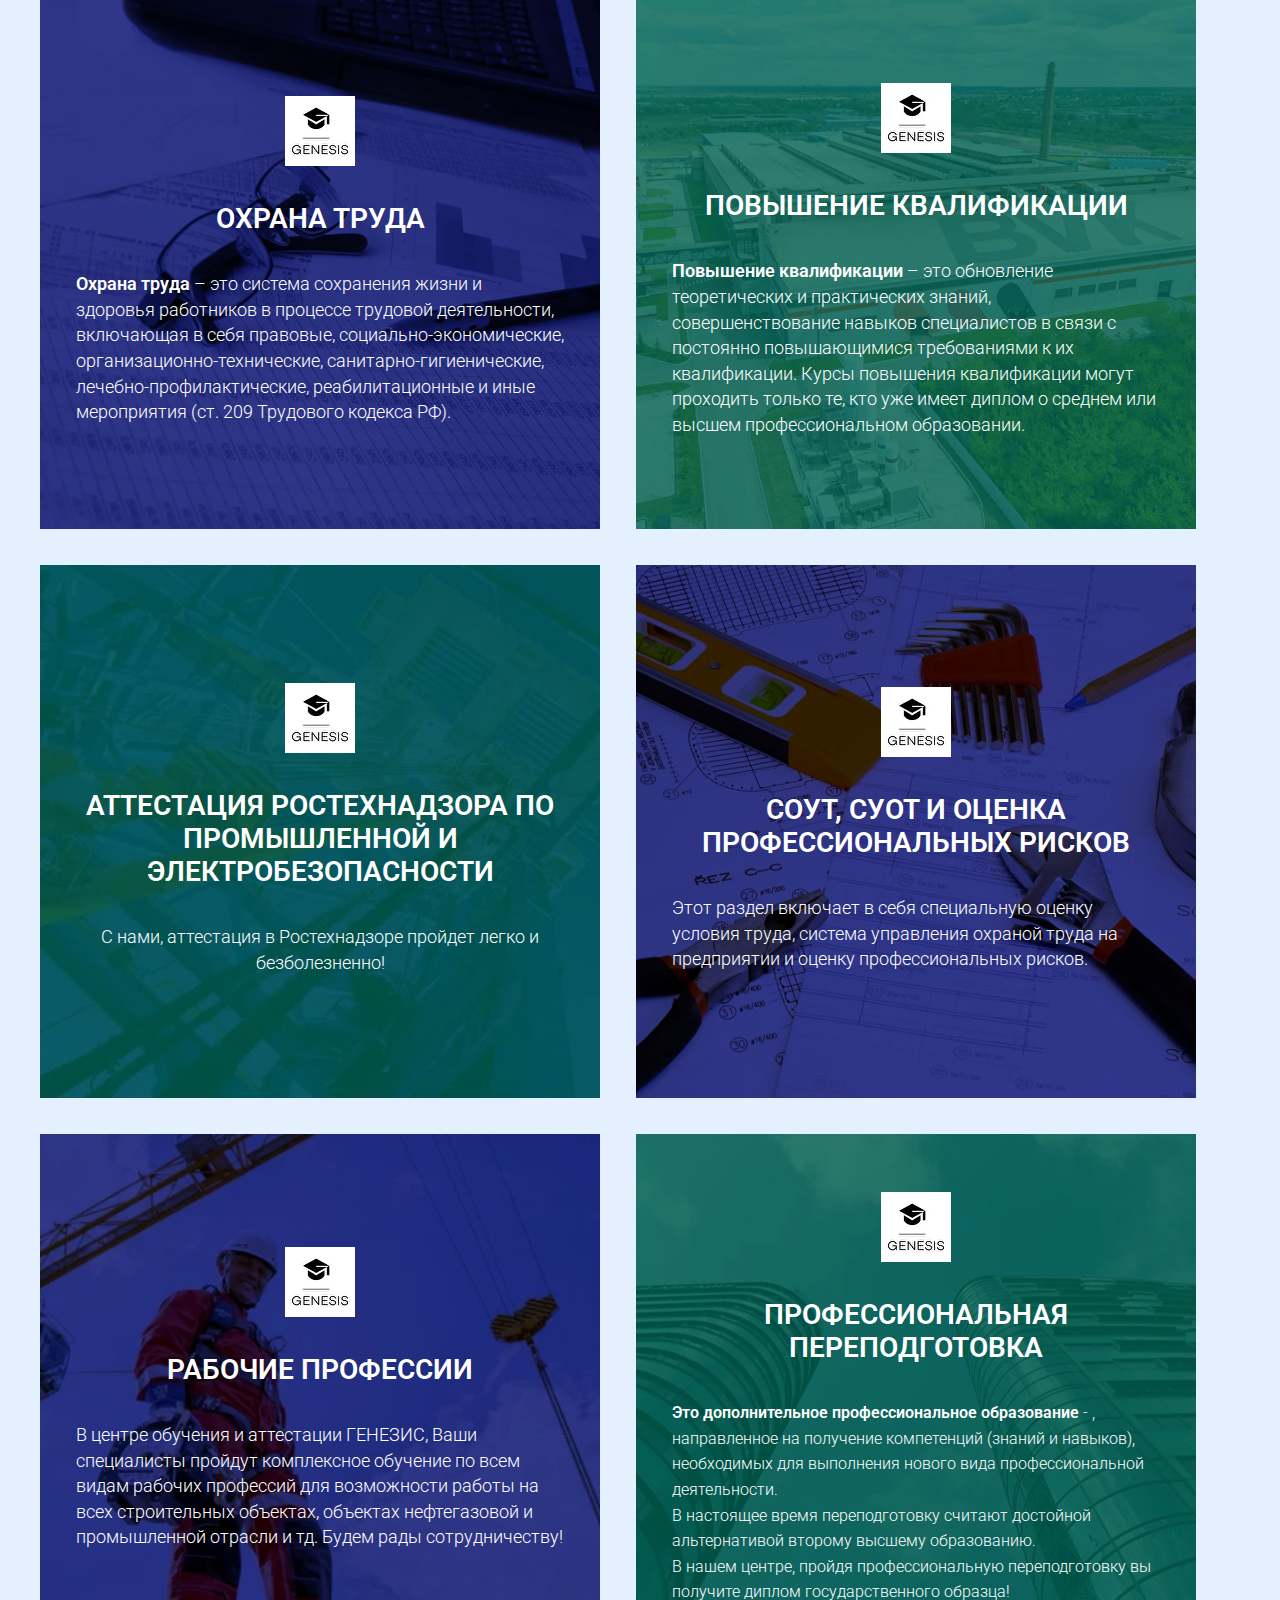
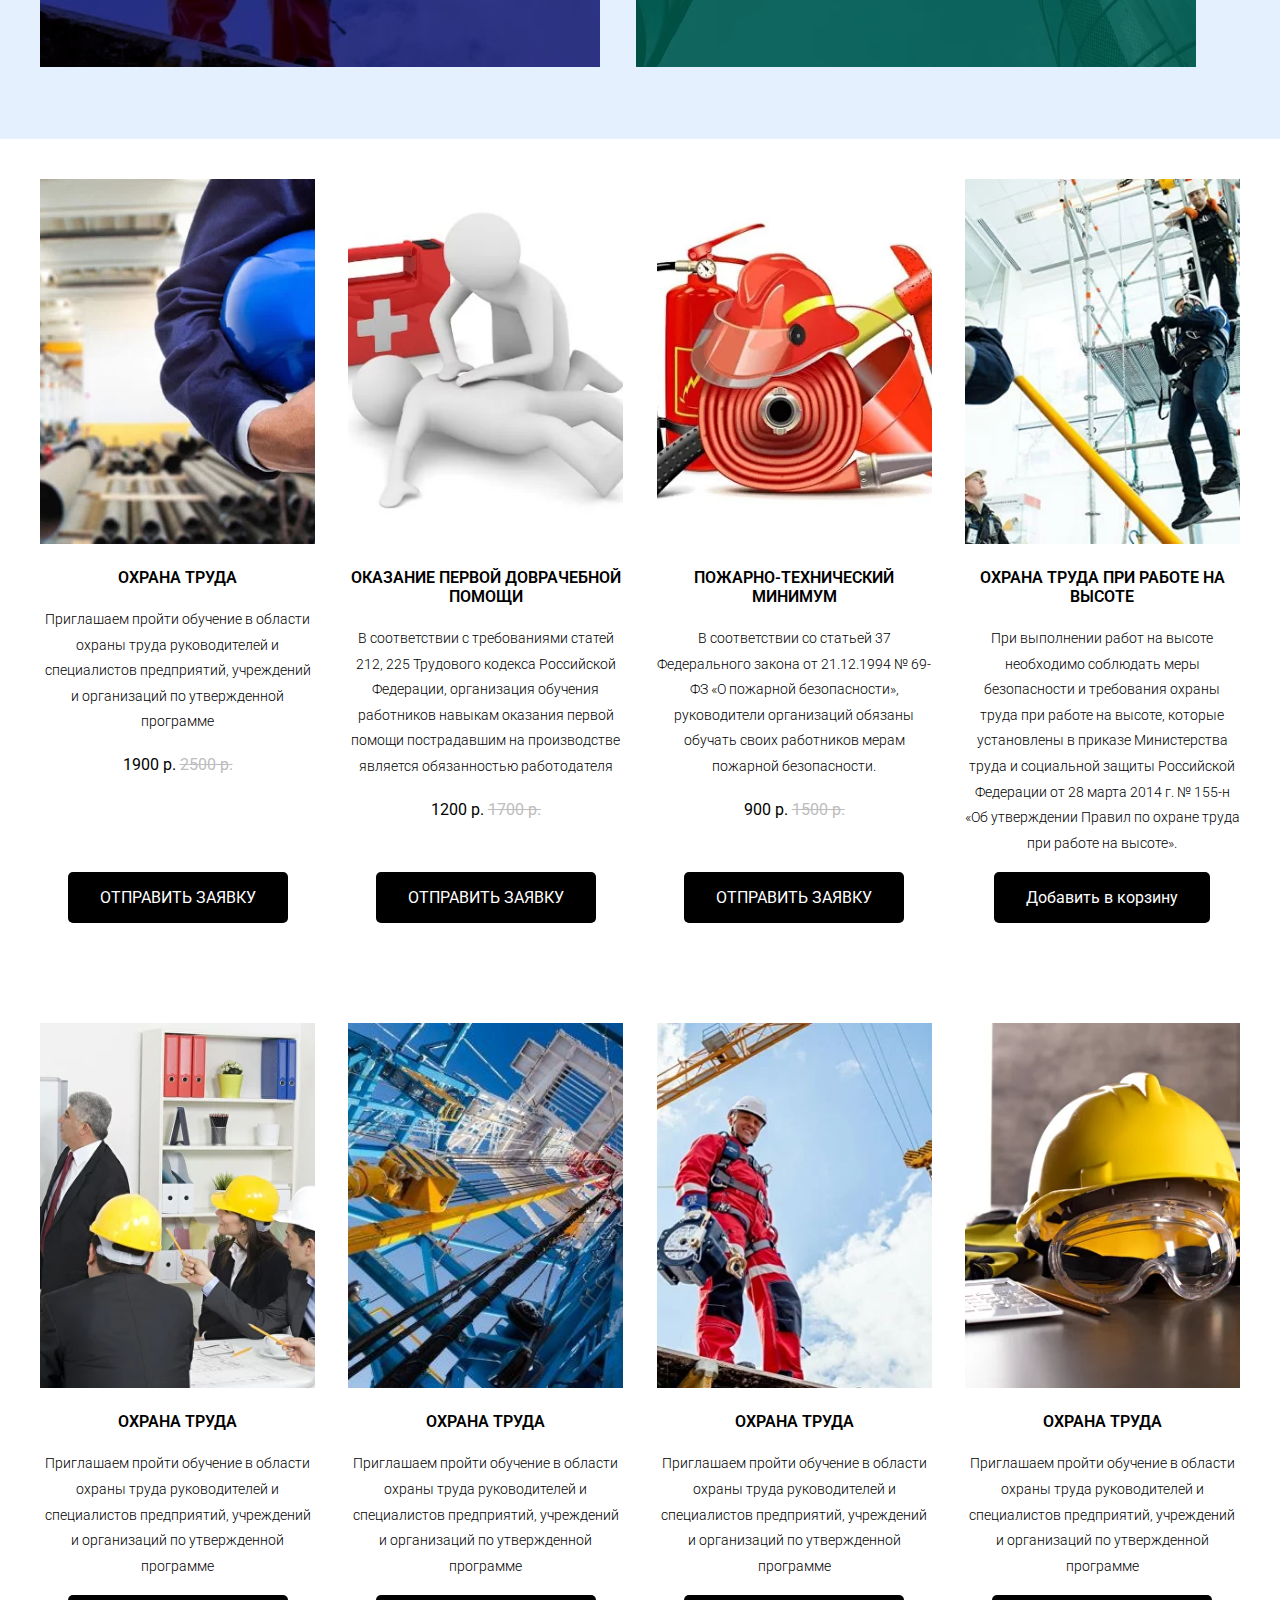
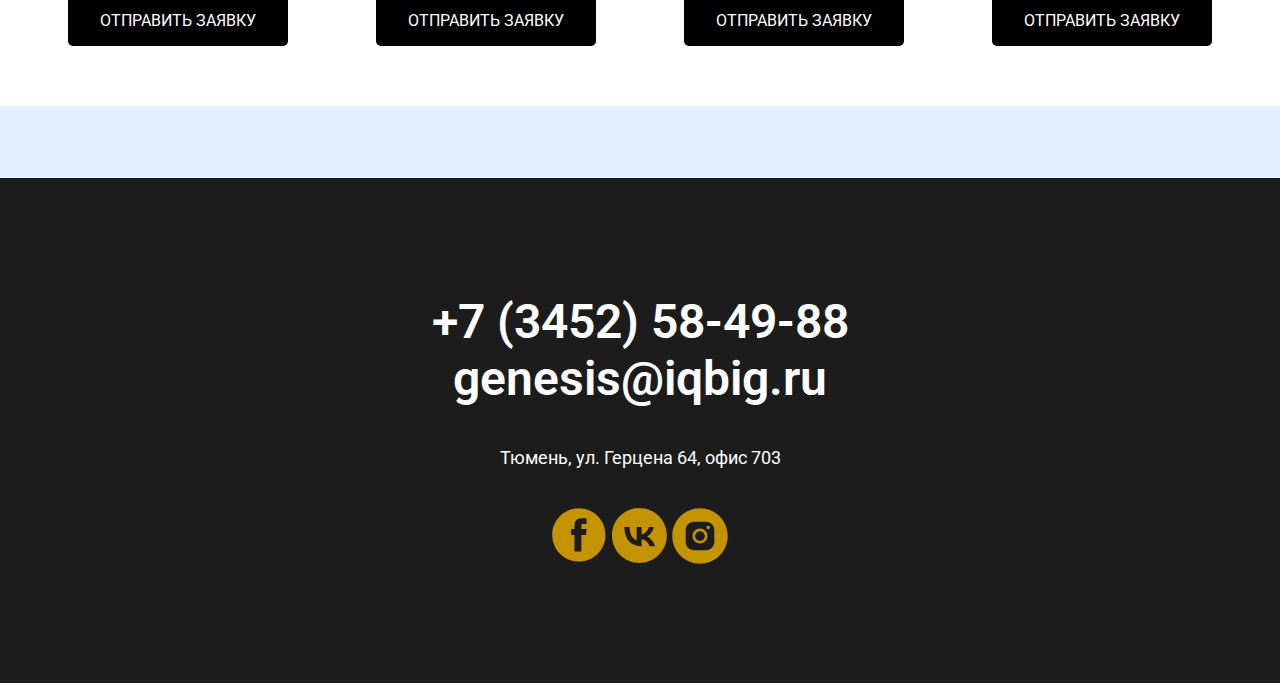
==== commit b3f58c35: "katalog cards added" ====
--- a/katalog.html
+++ b/katalog.html
@@ -45,7 +45,7 @@
         </div>
     </div>
 
-    <div class="section container flex justify-center gap15 wrap">
+    <div class="section container flex justify-center gap-15 wrap">
         <div class="maxw-360 font24">
             <p><span class="bold">В центре обучения и аттестации «ГЕНЕЗИС» Вы может пройти обучение и аттестацию по всем популярным и легитимным направлениям!</span><br>
             Получить удостоверение по рабочей специальности или пройти повышение квалификации дистанционно!</p>
@@ -194,6 +194,106 @@
         </div>
     </div>
 
+    <div class="section bg-white flex wrap">
+        <div class="katalog-cards-wrapper container">
+            <div class="katalog-card">
+                <img src="./static/img/katalog/card-1.jpg" alt="">
+                <div class="text-wrapper">
+                    <div class="uppercase bold">Охрана труда</div>
+                    <div class="description font14">Приглашаем пройти обучение в области охраны труда руководителей и специалистов предприятий, учреждений и организаций по утвержденной программе</div>
+                    <div class="price">1900 р. <s>2500 р.</s></div>
+                </div>
+                <div class="btn-wrapper">
+                    <a href=""><div class="btn-black uppercase">Отправить заявку</div></a>
+                </div>
+            </div>
+
+            <div class="katalog-card">
+                <img src="./static/img/katalog/card-2.jpg" alt="">
+                <div class="text-wrapper">
+                    <div class="uppercase bold">Оказание первой доврачебной помощи</div>
+                    <div class="description font14">В соответствии с требованиями статей 212, 225 Трудового кодекса Российской Федерации, организация обучения работников навыкам оказания первой помощи пострадавшим на производстве является обязанностью работодателя</div>
+                    <div class="price">1200 р. <s>1700 р.</s></div>
+                    <div class="btn-wrapper">
+                        <a href=""><div class="btn-black uppercase">Отправить заявку</div></a>
+                    </div>
+                </div>
+            </div>
+
+            <div class="katalog-card">
+                <img src="./static/img/katalog/card-3.png" alt="">
+                <div class="text-wrapper">
+                    <div class="uppercase bold">Пожарно-технический минимум</div>
+                    <div class="description font14">В соответствии со статьей 37 Федерального закона от 21.12.1994 № 69-ФЗ «О пожарной безопасности», руководители организаций обязаны обучать своих работников мерам пожарной безопасности.</div>
+                    <div class="price">900 р. <s>1500 р.</s></div>
+                    <div class="btn-wrapper">
+                        <a href=""><div class="btn-black uppercase">Отправить заявку</div></a>
+                    </div>
+                </div>
+            </div>
+
+            <div class="katalog-card">
+                <img src="./static/img/katalog/card-4.jpg" alt="">
+                <div class="text-wrapper">
+                    <div class="uppercase bold">Охрана труда при работе на высоте</div>
+                    <div class="description font14">При выполнении работ на высоте необходимо соблюдать меры безопасности и требования охраны труда при работе на высоте, которые установлены в приказе Министерства труда и социальной защиты Российской Федерации от 28 марта 2014 г. № 155-н «Об утверждении Правил по охране труда при работе на высоте».</div>
+                    <div class="price">1900 р. <s>2500 р.</s></div>
+                    <div class="btn-wrapper">
+                        <a href=""><div class="btn-black">Добавить в корзину</div></a>
+                    </div>
+                </div>
+            </div>
+
+            <div class="katalog-card">
+                <img src="./static/img/katalog/card-5.jpg" alt="">
+                <div class="text-wrapper">
+                    <div class="uppercase bold">Охрана труда</div>
+                    <div class="description font14">Приглашаем пройти обучение в области охраны труда руководителей и специалистов предприятий, учреждений и организаций по утвержденной программе</div>
+                    <div class="price">1900 р. <s>2500 р.</s></div>
+                    <div class="btn-wrapper">
+                        <a href=""><div class="btn-black uppercase">Отправить заявку</div></a>
+                    </div>
+                </div>
+            </div>
+
+            <div class="katalog-card">
+                <img src="./static/img/katalog/card-6.jpg" alt="">
+                <div class="text-wrapper">
+                    <div class="uppercase bold">Охрана труда</div>
+                    <div class="description font14">Приглашаем пройти обучение в области охраны труда руководителей и специалистов предприятий, учреждений и организаций по утвержденной программе</div>
+                    <div class="price">1900 р. <s>2500 р.</s></div>
+                    <div class="btn-wrapper">
+                        <a href=""><div class="btn-black uppercase">Отправить заявку</div></a>
+                    </div>
+                </div>
+            </div>
+
+            <div class="katalog-card">
+                <img src="./static/img/katalog/card-7.jpg" alt="">
+                <div class="text-wrapper">
+                    <div class="uppercase bold">Охрана труда</div>
+                    <div class="description font14">Приглашаем пройти обучение в области охраны труда руководителей и специалистов предприятий, учреждений и организаций по утвержденной программе</div>
+                    <div class="price">1900 р. <s>2500 р.</s></div>
+                    <div class="btn-wrapper">
+                        <a href=""><div class="btn-black uppercase">Отправить заявку</div></a>
+                    </div>
+                </div>
+            </div>
+
+            <div class="katalog-card">
+                <img src="./static/img/katalog/card-8.png" alt="">
+                <div class="text-wrapper">
+                    <div class="uppercase bold">Охрана труда</div>
+                    <div class="description font14">Приглашаем пройти обучение в области охраны труда руководителей и специалистов предприятий, учреждений и организаций по утвержденной программе</div>
+                    <div class="price">1900 р. <s>2500 р.</s></div>
+                    <div class="btn-wrapper">
+                        <a href=""><div class="btn-black uppercase">Отправить заявку</div></a>
+                    </div>
+                </div>
+            </div>
+        </div>
+    </div>
+
     <footer class="footer">
         <div class="contacts bold font48">
             +7 (3452) 58-49-88 <br>
--- a/static/scss/style.css
+++ b/static/scss/style.css
@@ -33,6 +33,10 @@
   color: white;
 }
 
+.bg-white {
+  background-color: white;
+}
+
 .colored {
   color: #3853f0;
 }
@@ -63,6 +67,9 @@
 .flex.justify-center {
   justify-content: center;
 }
+.flex.justify-between {
+  justify-content: space-between;
+}
 .flex.align-center {
   align-items: center;
 }
@@ -70,10 +77,10 @@
   flex-direction: column;
   height: 100%;
 }
-.flex.gap1 {
+.flex.gap-1 {
   gap: 1em;
 }
-.flex.gap15 {
+.flex.gap-15 {
   gap: 1.5em;
 }
 .flex.wrap {
@@ -165,6 +172,7 @@
 .fixed.logo, .fixed:has(img) {
   top: 20px;
   left: 20px;
+  z-index: 10;
 }
 
 .description {
@@ -172,10 +180,18 @@
   font-weight: 300;
 }
 
+.btn-black {
+  display: inline-block;
+  color: white;
+  background-color: black;
+  border-radius: 5px;
+  padding: 1em 2em;
+  margin: 20px;
+}
+
 .logo img {
   width: 100px;
   height: 100px;
-  z-index: 10;
 }
 
 .header {
@@ -528,6 +544,7 @@
   padding: 0 40px;
 }
 .carousel .carousel__card {
+  position: relative;
   width: 260px;
   background-color: white;
 }
@@ -539,14 +556,12 @@
 }
 .carousel .carousel__card .card__text-wrapper {
   padding: 20px;
-}
-.carousel .carousel__card .card__button {
-  display: inline-block;
-  color: white;
-  background-color: black;
-  border-radius: 5px;
-  padding: 15px 30px;
-  margin: 20px;
+  margin-bottom: 80px;
+}
+.carousel .carousel__card .btn-black {
+  position: absolute;
+  bottom: 0;
+  left: 0;
 }
 
 .about-hero {
@@ -586,7 +601,7 @@
   background: rgba(255, 255, 255, 0.8);
   border-radius: 100%;
   transform: scale(0);
-  z-index: 20;
+  z-index: 1;
   -webkit-animation-name: ripple;
           animation-name: ripple;
   -webkit-animation-duration: 6000ms;
@@ -618,6 +633,39 @@
     transform: scale(2.5);
   }
 }
+.katalog-cards-wrapper {
+  display: flex;
+  justify-content: space-between;
+  flex-wrap: wrap;
+}
+.katalog-cards-wrapper .katalog-card {
+  position: relative;
+  text-align: center;
+  width: 275px;
+  margin-top: 40px;
+  margin-bottom: 40px;
+}
+.katalog-cards-wrapper .katalog-card img {
+  width: 100%;
+  height: 365px;
+  -o-object-fit: cover;
+     object-fit: cover;
+}
+.katalog-cards-wrapper .katalog-card .text-wrapper {
+  margin-bottom: 48px;
+}
+.katalog-cards-wrapper .katalog-card .text-wrapper div {
+  margin-top: 20px;
+}
+.katalog-cards-wrapper .katalog-card .price s {
+  color: #bdbdbd;
+}
+.katalog-cards-wrapper .katalog-card .btn-wrapper {
+  position: absolute;
+  bottom: 0;
+  width: 100%;
+}
+
 .footer {
   padding-top: 75px;
   padding-bottom: 75px;
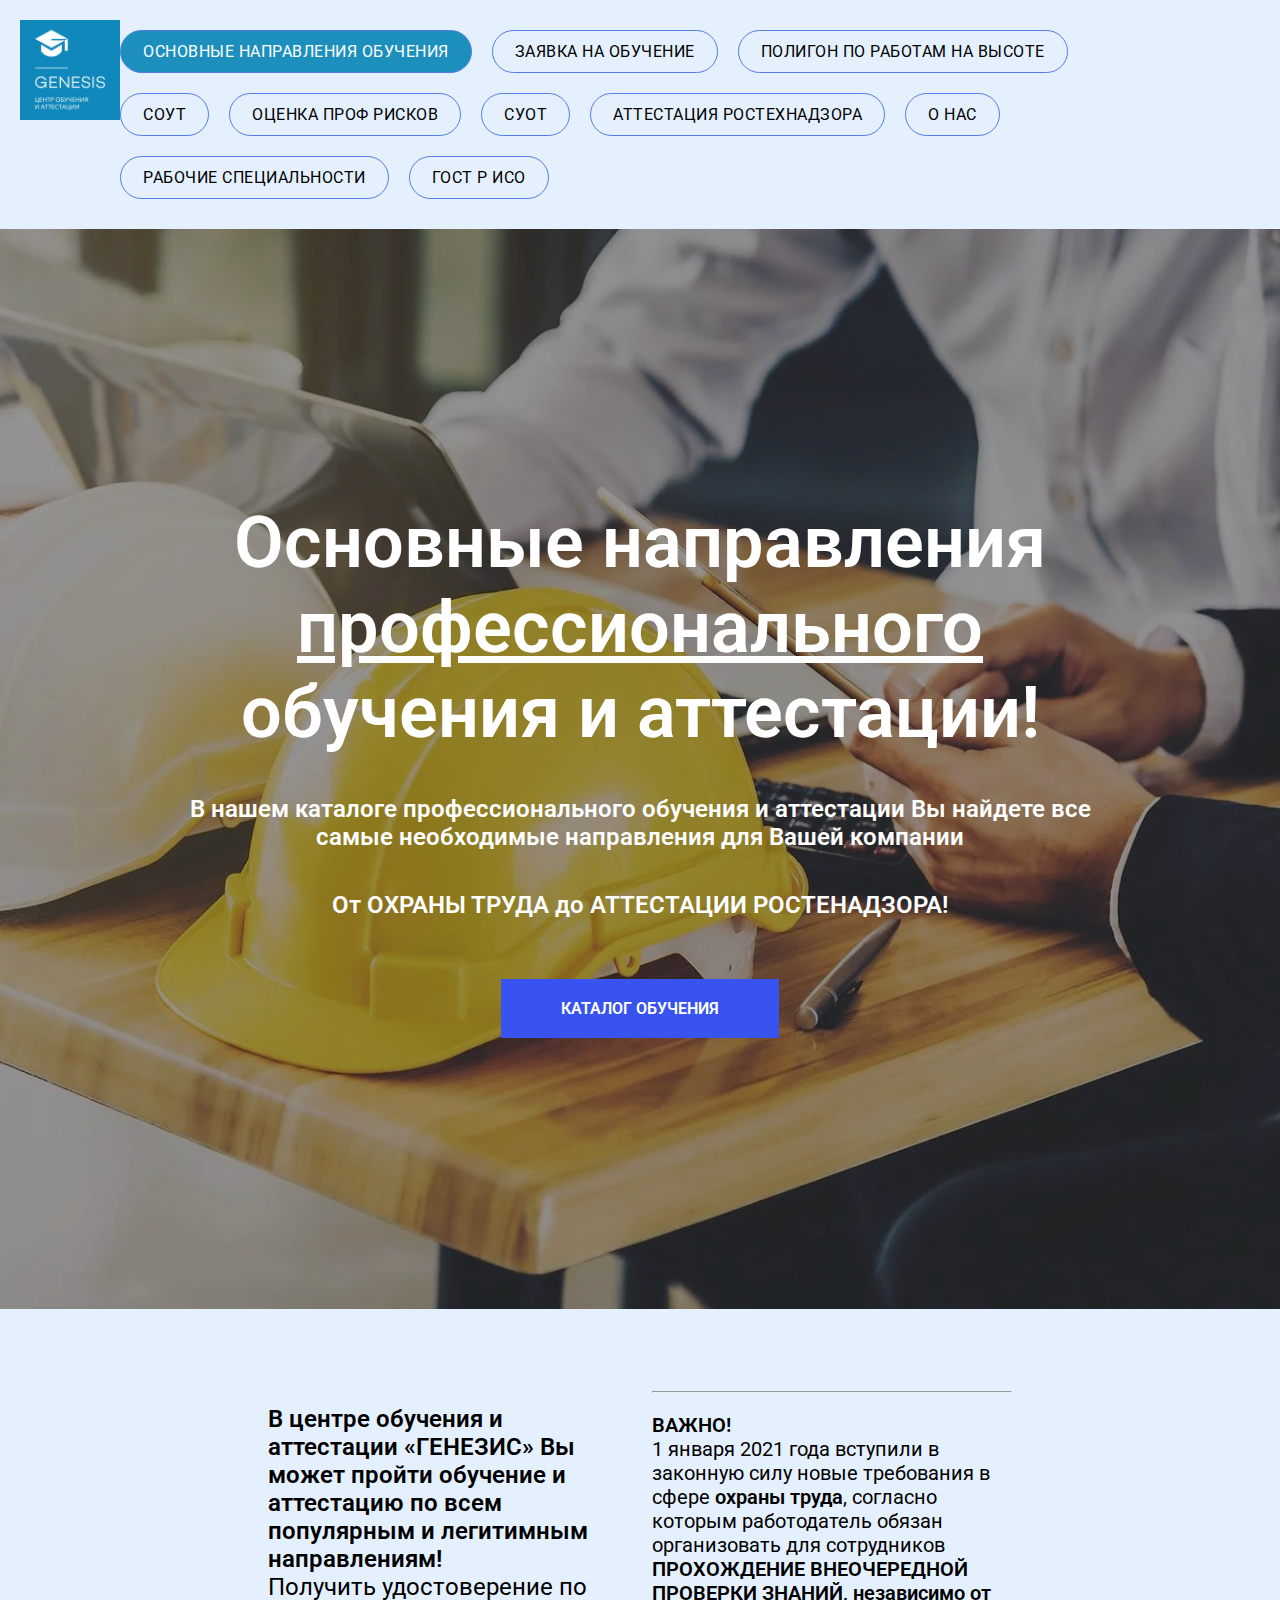
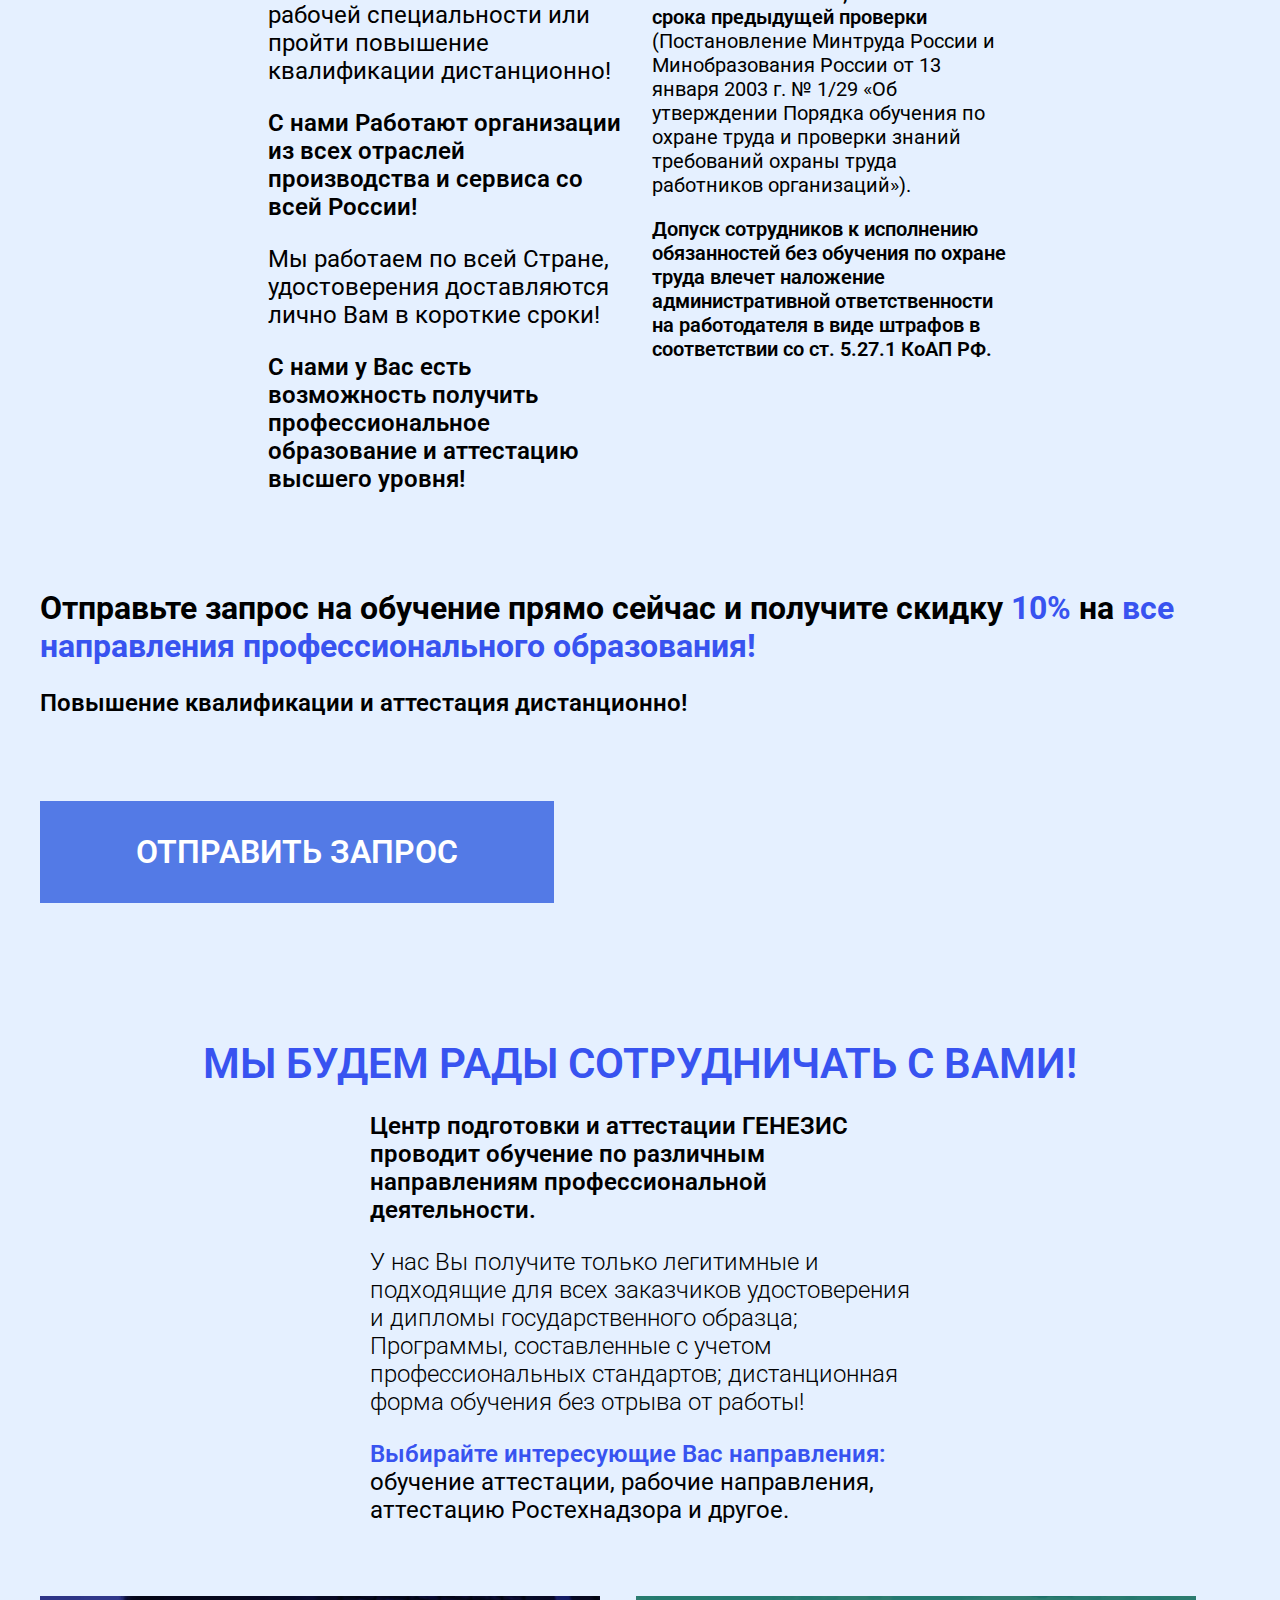
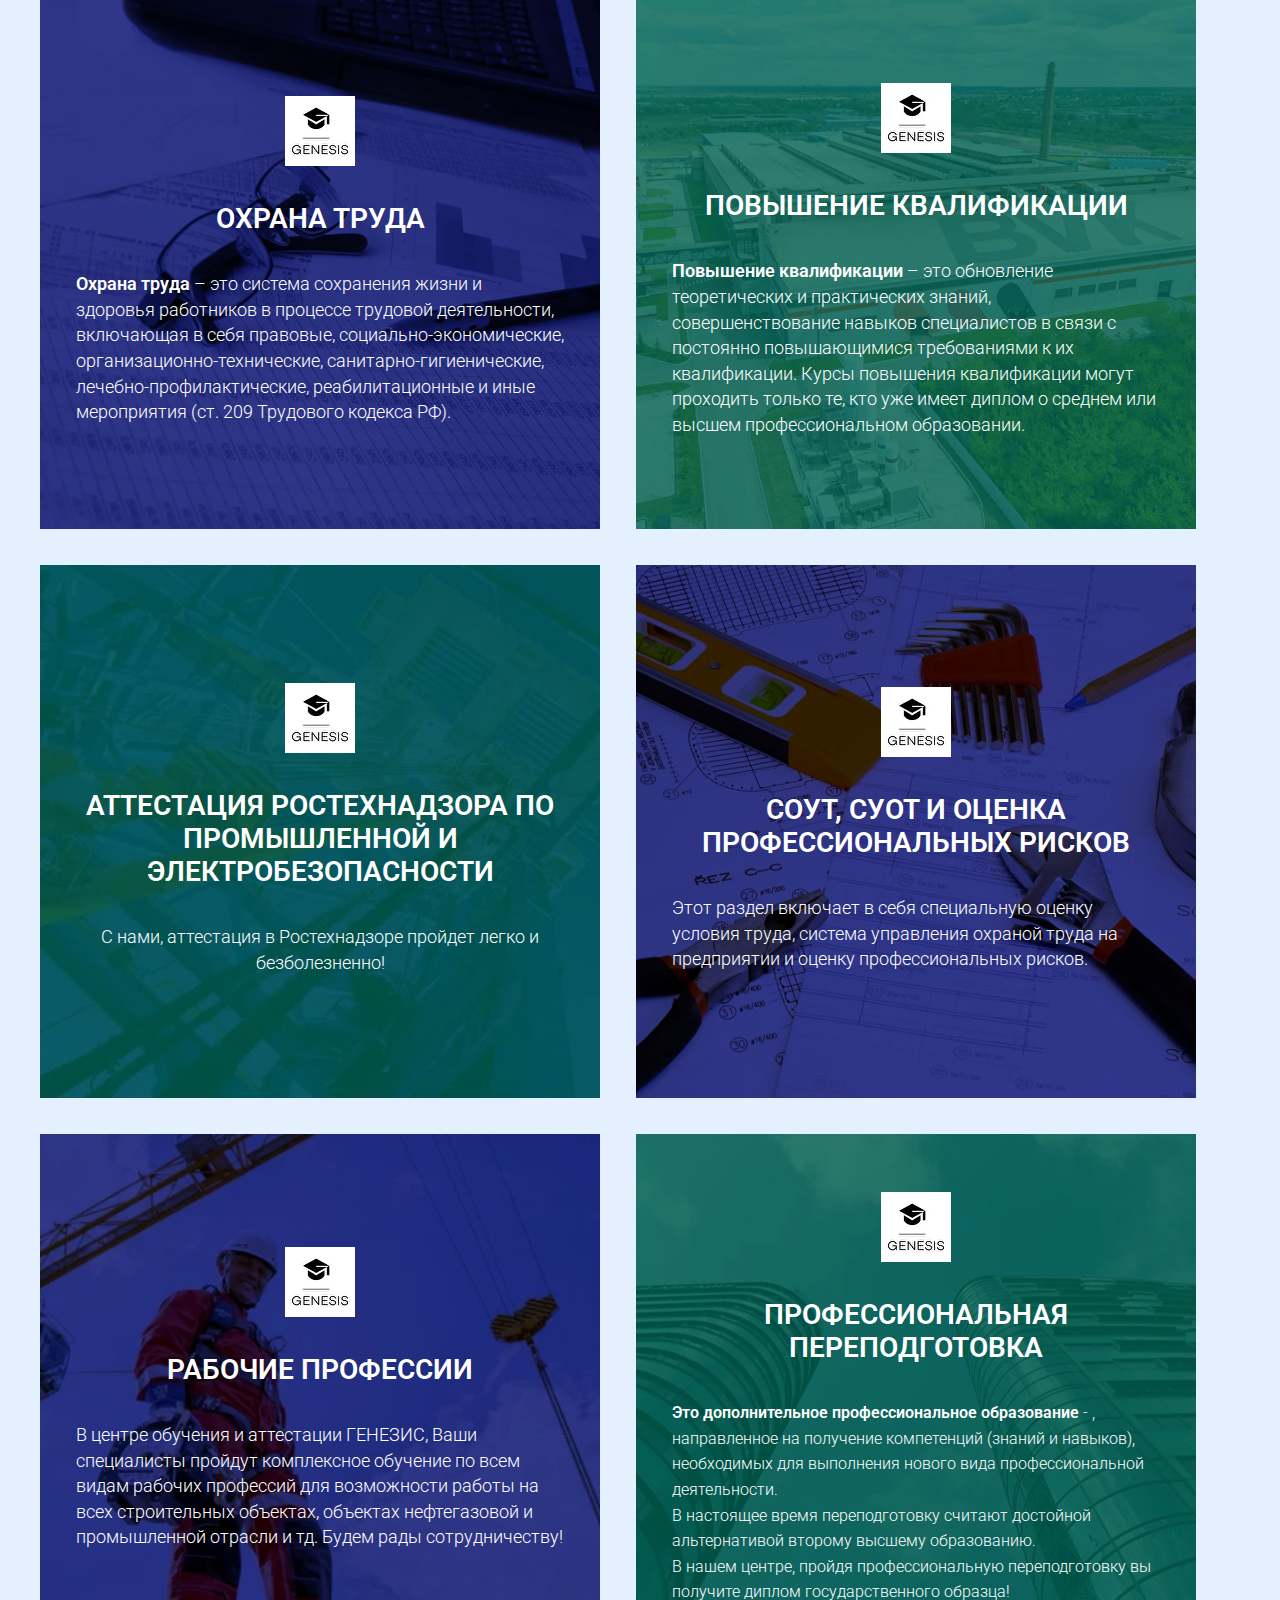
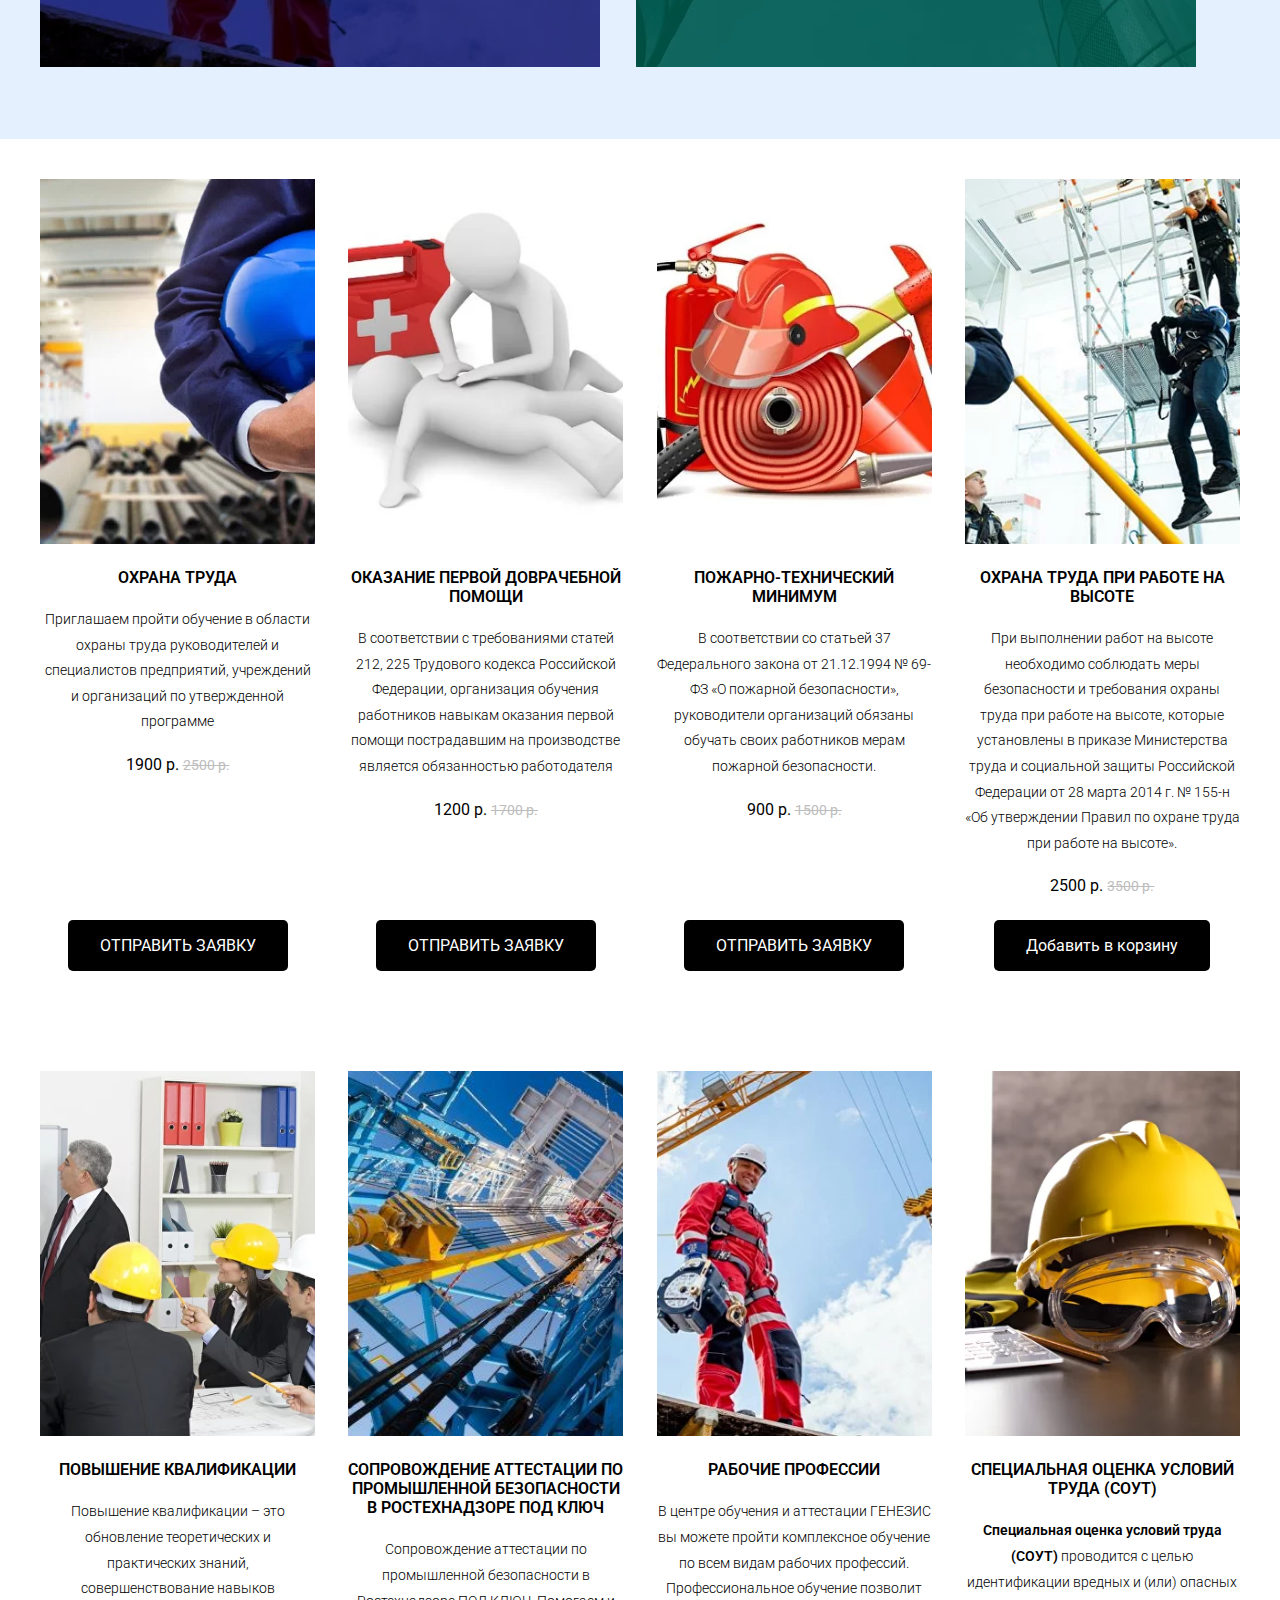
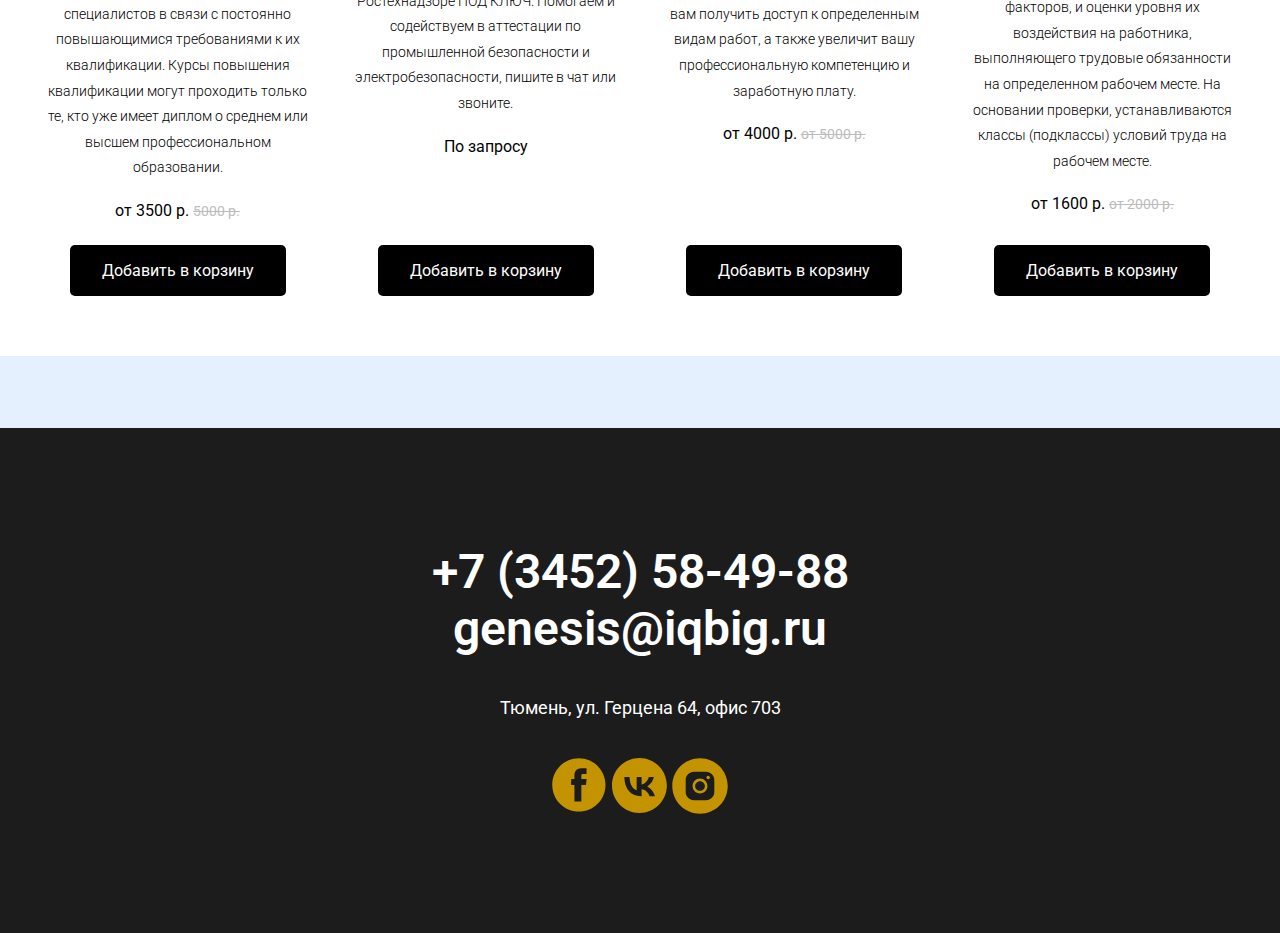
==== commit 2ff327ef: "cards done" ====
--- a/katalog.html
+++ b/katalog.html
@@ -237,7 +237,7 @@
                 <div class="text-wrapper">
                     <div class="uppercase bold">Охрана труда при работе на высоте</div>
                     <div class="description font14">При выполнении работ на высоте необходимо соблюдать меры безопасности и требования охраны труда при работе на высоте, которые установлены в приказе Министерства труда и социальной защиты Российской Федерации от 28 марта 2014 г. № 155-н «Об утверждении Правил по охране труда при работе на высоте».</div>
-                    <div class="price">1900 р. <s>2500 р.</s></div>
+                    <div class="price">2500 р. <s>3500 р.</s></div>
                     <div class="btn-wrapper">
                         <a href=""><div class="btn-black">Добавить в корзину</div></a>
                     </div>
@@ -247,11 +247,11 @@
             <div class="katalog-card">
                 <img src="./static/img/katalog/card-5.jpg" alt="">
                 <div class="text-wrapper">
-                    <div class="uppercase bold">Охрана труда</div>
-                    <div class="description font14">Приглашаем пройти обучение в области охраны труда руководителей и специалистов предприятий, учреждений и организаций по утвержденной программе</div>
-                    <div class="price">1900 р. <s>2500 р.</s></div>
-                    <div class="btn-wrapper">
-                        <a href=""><div class="btn-black uppercase">Отправить заявку</div></a>
+                    <div class="uppercase bold">Повышение квалификации</div>
+                    <div class="description font14">Повышение квалификации – это обновление теоретических и практических знаний, совершенствование навыков специалистов в связи с постоянно повышающимися требованиями к их квалификации. Курсы повышения квалификации могут проходить только те, кто уже имеет диплом о среднем или высшем профессиональном образовании.</div>
+                    <div class="price">от 3500 р. <s>5000 р.</s></div>
+                    <div class="btn-wrapper">
+                        <a href=""><div class="btn-black">Добавить в корзину</div></a>
                     </div>
                 </div>
             </div>
@@ -259,11 +259,11 @@
             <div class="katalog-card">
                 <img src="./static/img/katalog/card-6.jpg" alt="">
                 <div class="text-wrapper">
-                    <div class="uppercase bold">Охрана труда</div>
-                    <div class="description font14">Приглашаем пройти обучение в области охраны труда руководителей и специалистов предприятий, учреждений и организаций по утвержденной программе</div>
-                    <div class="price">1900 р. <s>2500 р.</s></div>
-                    <div class="btn-wrapper">
-                        <a href=""><div class="btn-black uppercase">Отправить заявку</div></a>
+                    <div class="uppercase bold">Сопровождение аттестации по промышленной безопасности в Ростехнадзоре под ключ</div>
+                    <div class="description font14">Сопровождение аттестации по промышленной безопасности в Ростехнадзоре ПОД КЛЮЧ. Помогаем и содействуем в аттестации по промышленной безопасности и электробезопасности, пишите в чат или звоните.</div>
+                    <div class="price font16">По запросу</div>
+                    <div class="btn-wrapper">
+                        <a href=""><div class="btn-black">Добавить в корзину</div></a>
                     </div>
                 </div>
             </div>
@@ -271,11 +271,14 @@
             <div class="katalog-card">
                 <img src="./static/img/katalog/card-7.jpg" alt="">
                 <div class="text-wrapper">
-                    <div class="uppercase bold">Охрана труда</div>
-                    <div class="description font14">Приглашаем пройти обучение в области охраны труда руководителей и специалистов предприятий, учреждений и организаций по утвержденной программе</div>
-                    <div class="price">1900 р. <s>2500 р.</s></div>
-                    <div class="btn-wrapper">
-                        <a href=""><div class="btn-black uppercase">Отправить заявку</div></a>
+                    <div class="uppercase bold">Рабочие профессии</div>
+                    <div class="description font14">
+                        В центре обучения и аттестации ГЕНЕЗИС вы можете пройти комплексное обучение по всем видам рабочих профессий. <br>
+                        Профессиональное обучение позволит вам получить доступ к определенным видам работ, а также увеличит вашу профессиональную компетенцию и заработную плату.
+                    </div>
+                    <div class="price">от 4000 р. <s>от 5000 р.</s></div>
+                    <div class="btn-wrapper">
+                        <a href=""><div class="btn-black">Добавить в корзину</div></a>
                     </div>
                 </div>
             </div>
@@ -283,11 +286,11 @@
             <div class="katalog-card">
                 <img src="./static/img/katalog/card-8.png" alt="">
                 <div class="text-wrapper">
-                    <div class="uppercase bold">Охрана труда</div>
-                    <div class="description font14">Приглашаем пройти обучение в области охраны труда руководителей и специалистов предприятий, учреждений и организаций по утвержденной программе</div>
-                    <div class="price">1900 р. <s>2500 р.</s></div>
-                    <div class="btn-wrapper">
-                        <a href=""><div class="btn-black uppercase">Отправить заявку</div></a>
+                    <div class="uppercase bold">Специальная оценка условий труда (СОУТ)</div>
+                    <div class="description font14"><span class="bold">Специальная оценка условий труда (СОУТ)</span> проводится с целью идентификации вредных и (или) опасных факторов, и оценки уровня их воздействия на работника, выполняющего трудовые обязанности на определенном рабочем месте. На основании проверки, устанавливаются классы (подклассы) условий труда на рабочем месте. </div>
+                    <div class="price">от 1600 р. <s>от 2000 р.</s></div>
+                    <div class="btn-wrapper">
+                        <a href=""><div class="btn-black">Добавить в корзину</div></a>
                     </div>
                 </div>
             </div>
--- a/static/scss/style.css
+++ b/static/scss/style.css
@@ -652,13 +652,14 @@
      object-fit: cover;
 }
 .katalog-cards-wrapper .katalog-card .text-wrapper {
-  margin-bottom: 48px;
+  margin-bottom: 96px;
 }
 .katalog-cards-wrapper .katalog-card .text-wrapper div {
   margin-top: 20px;
 }
 .katalog-cards-wrapper .katalog-card .price s {
   color: #bdbdbd;
+  font-size: 14px;
 }
 .katalog-cards-wrapper .katalog-card .btn-wrapper {
   position: absolute;
